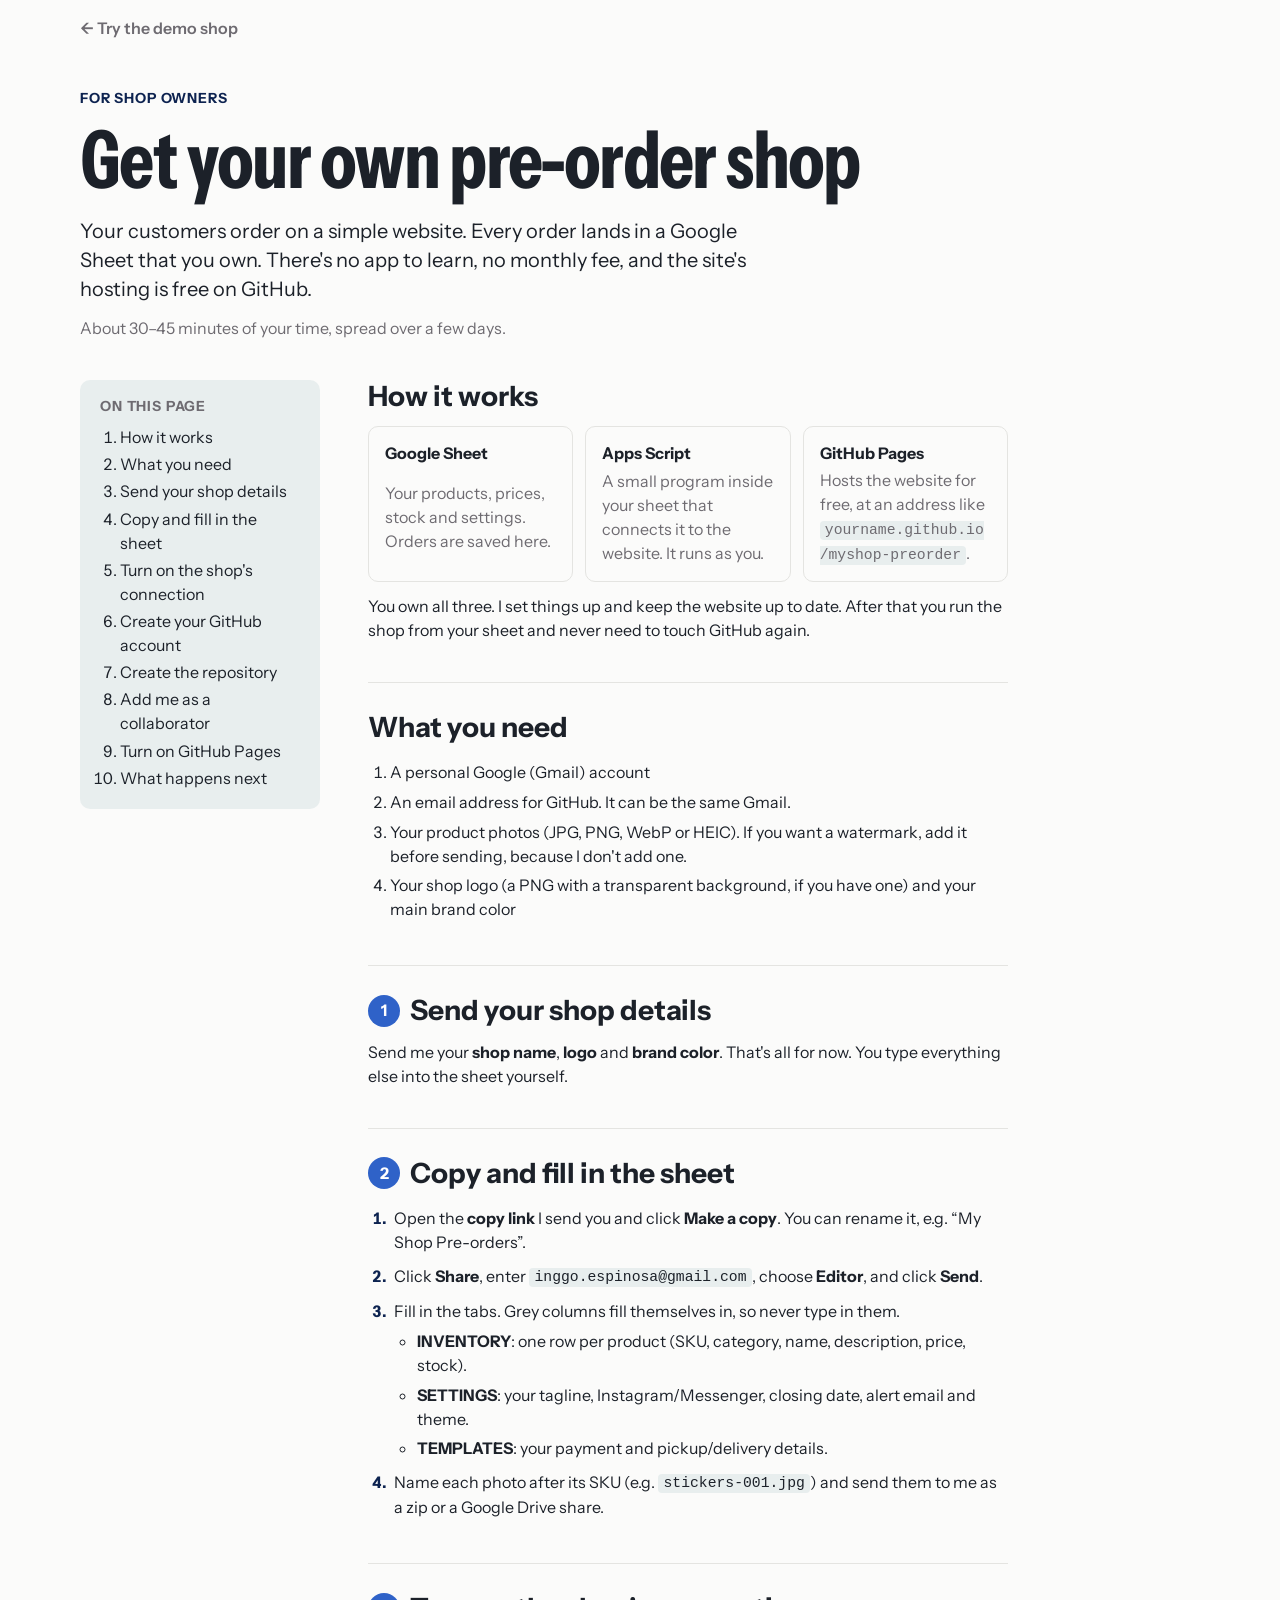
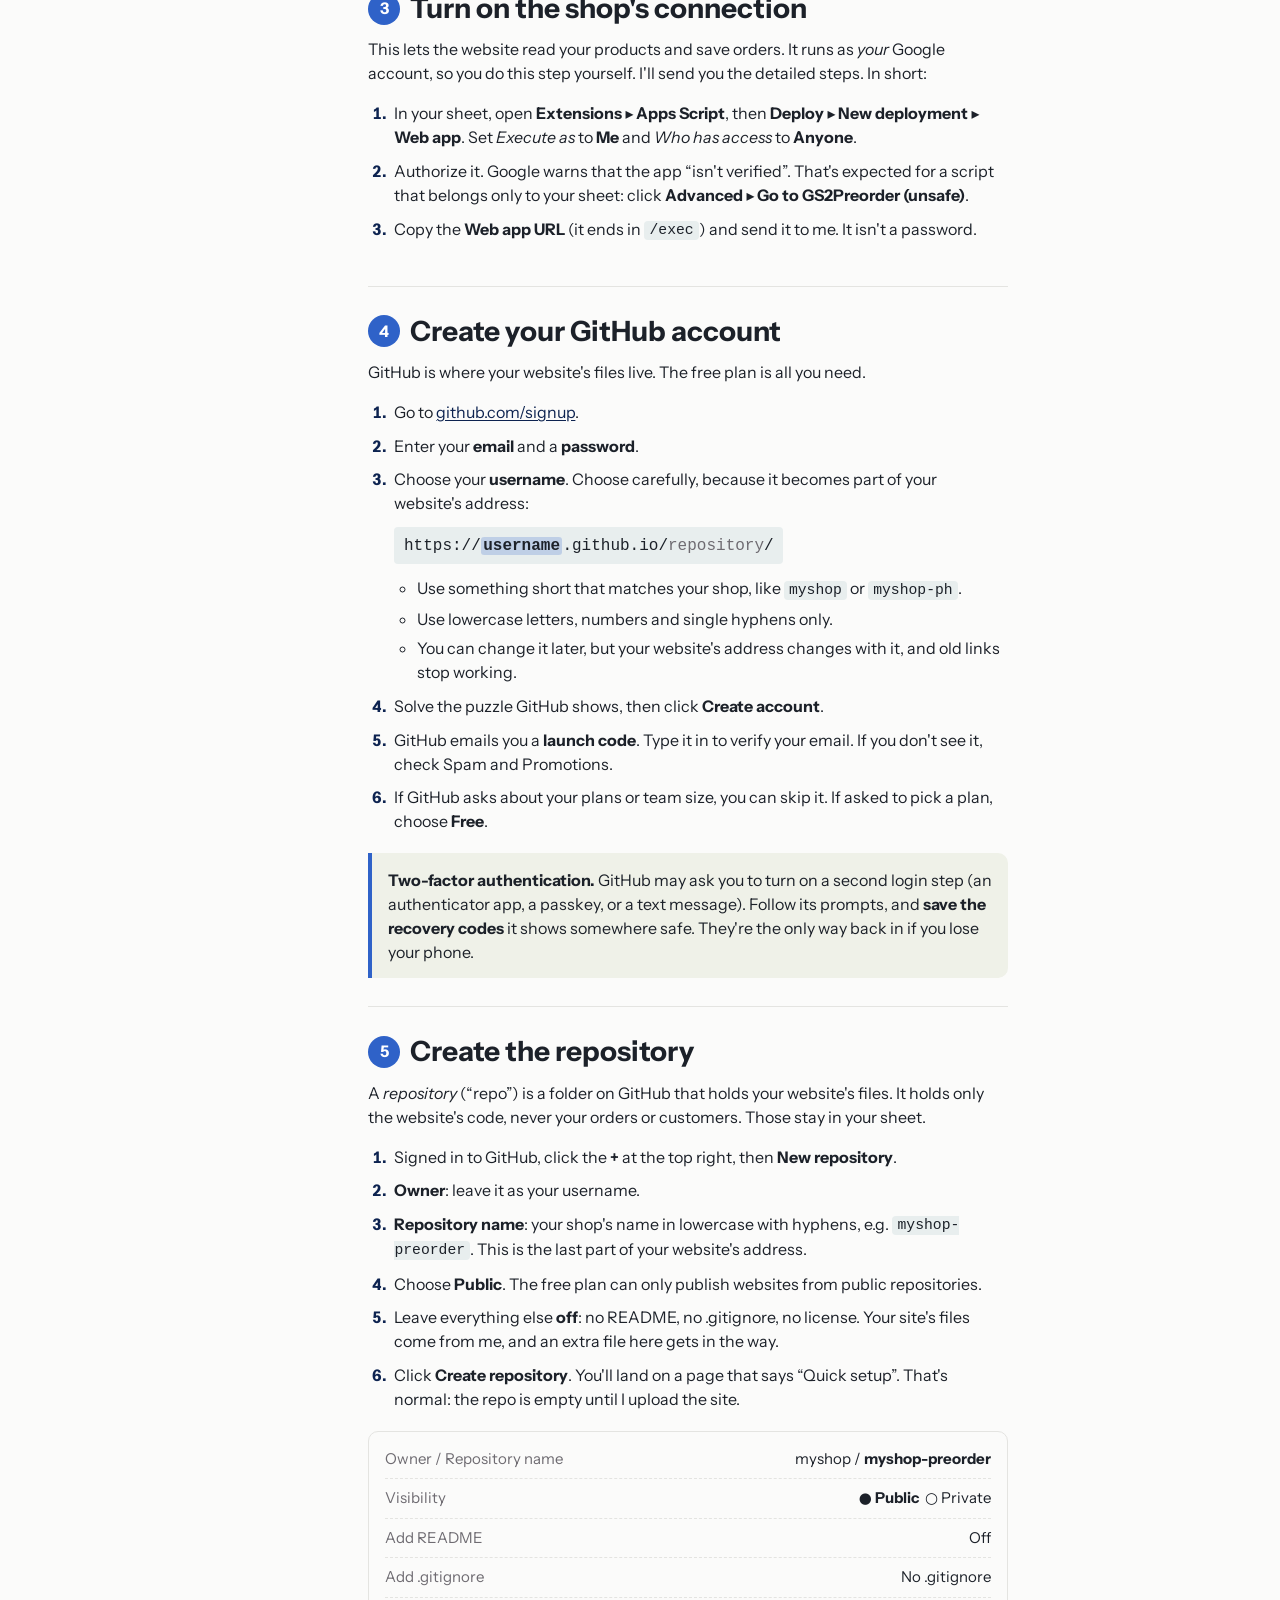
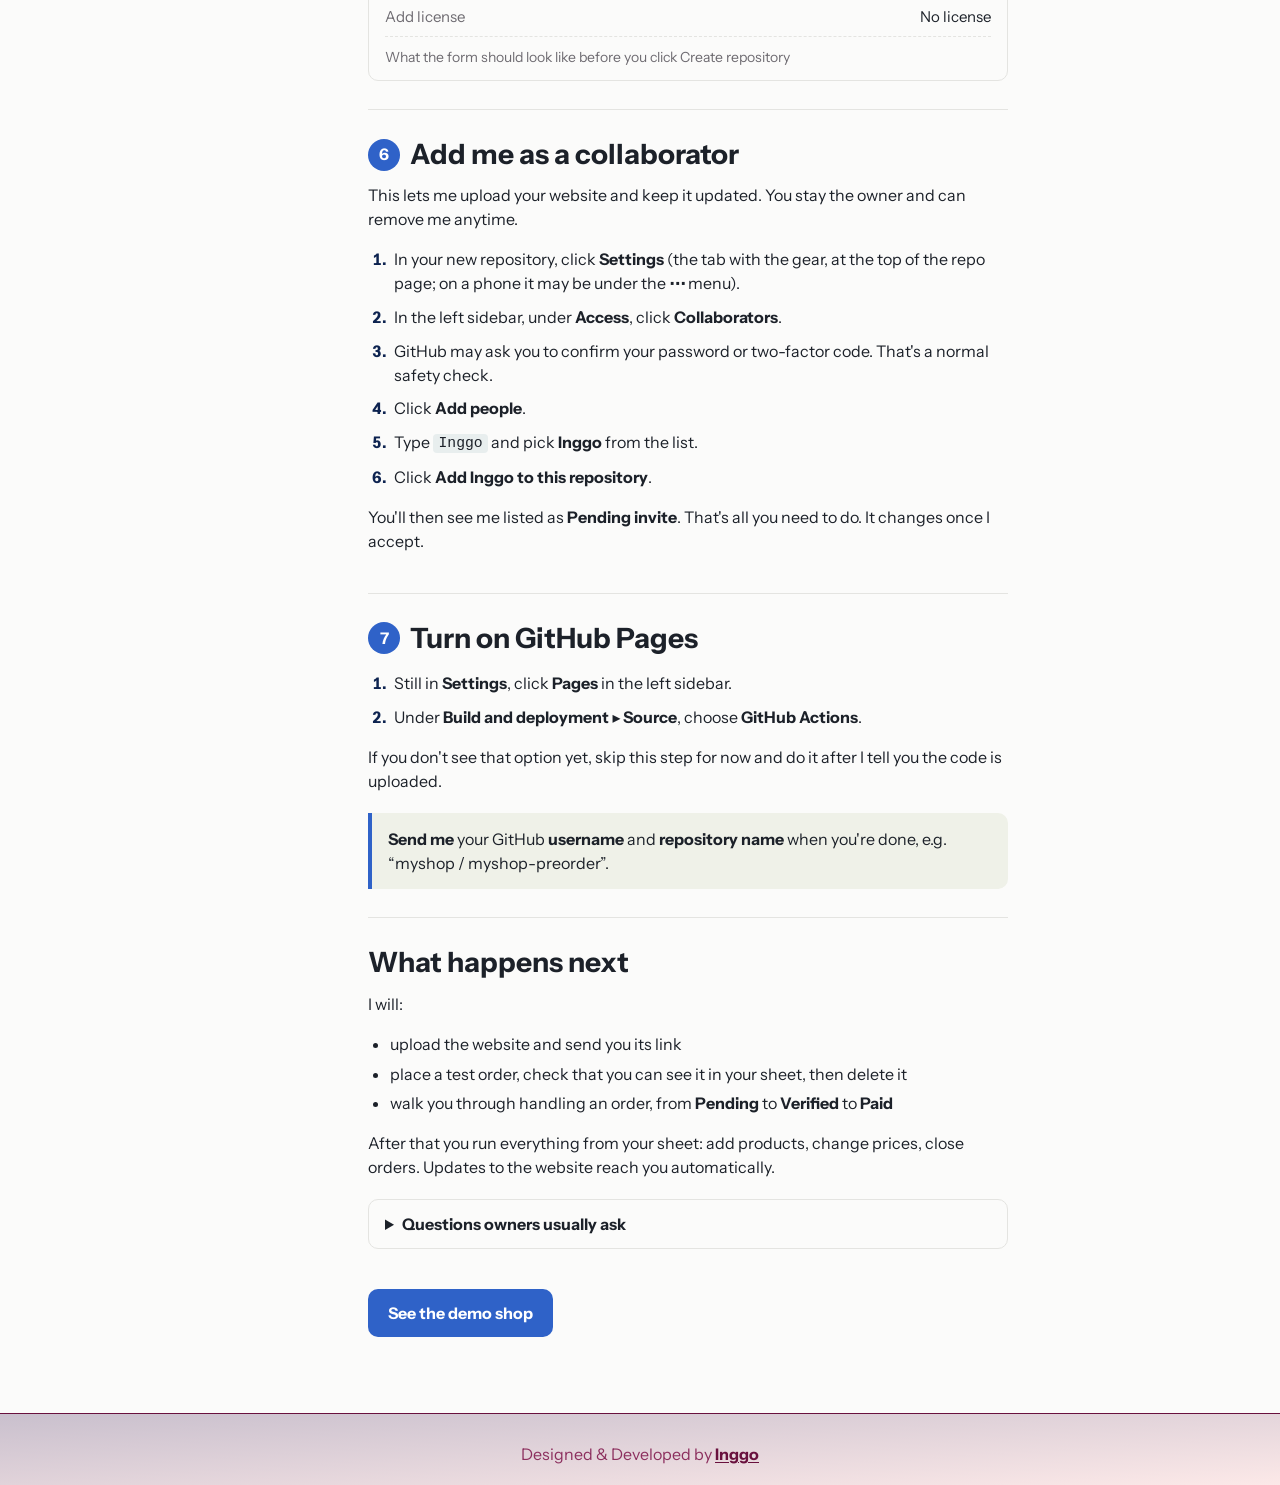
==== web/guide/index.html @ c0608f50 "Add owner setup guide page at /guide/" ====
<!doctype html>
<html lang="en" data-theme="default">
<head>
  <meta charset="utf-8">
  <meta name="viewport" content="width=device-width, initial-scale=1, viewport-fit=cover">
  <title>Get your own pre-order shop · GS2Preorder</title>
  <meta name="description" content="How to set up your own Google-Sheets pre-order shop: copy the sheet, connect it, and create the GitHub home for your website.">
  <meta name="theme-color" content="#fbfbfa">
  <meta property="og:type" content="website">
  <meta property="og:title" content="Get your own pre-order shop">
  <meta property="og:description" content="Run pre-orders from a Google Sheet, with a free website on GitHub.">
  <meta name="twitter:card" content="summary">
  <link rel="icon" href="../favicon.svg" type="image/svg+xml">
  <link rel="preconnect" href="https://fonts.googleapis.com">
  <link rel="preconnect" href="https://fonts.gstatic.com" crossorigin>
  <link rel="stylesheet" href="https://fonts.googleapis.com/css2?family=Instrument+Sans:wdth,wght@75..100,400..700&family=Hanken+Grotesk:wght@400;600;700&family=Young+Serif&display=swap">
  <link rel="stylesheet" href="../style.css">
  <link rel="stylesheet" href="guide.css">
</head>
<body class="guide">
  <header class="guide-top">
    <a class="guide-back" href="../">← Try the demo shop</a>
  </header>

  <header class="guide-hero">
    <p class="guide-kicker">For shop owners</p>
    <h1>Get your own pre-order shop</h1>
    <p class="guide-lede">Your customers order on a simple website. Every order lands in a Google Sheet that you own. There's no app to learn, no monthly fee, and the site's hosting is free on GitHub.</p>
    <p class="guide-meta">About 30–45 minutes of your time, spread over a few days.</p>
  </header>

  <main class="guide-body">
    <nav class="guide-toc" aria-label="On this page">
      <h2>On this page</h2>
      <ol>
        <li><a href="#how">How it works</a></li>
        <li><a href="#need">What you need</a></li>
        <li><a href="#details">Send your shop details</a></li>
        <li><a href="#sheet">Copy and fill in the sheet</a></li>
        <li><a href="#connect">Turn on the shop's connection</a></li>
        <li><a href="#github">Create your GitHub account</a></li>
        <li><a href="#repo">Create the repository</a></li>
        <li><a href="#collab">Add me as a collaborator</a></li>
        <li><a href="#pages">Turn on GitHub Pages</a></li>
        <li><a href="#done">What happens next</a></li>
      </ol>
    </nav>

    <article class="guide-content">
      <section id="how">
        <h2>How it works</h2>
        <ul class="guide-flow">
          <li><strong>Google Sheet</strong><span>Your products, prices, stock and settings. Orders are saved here.</span></li>
          <li><strong>Apps Script</strong><span>A small program inside your sheet that connects it to the website. It runs as you.</span></li>
          <li><strong>GitHub Pages</strong><span>Hosts the website for free, at an address like <code>yourname.github.io/myshop-preorder</code>.</span></li>
        </ul>
        <p>You own all three. I set things up and keep the website up to date. After that you run the shop from your sheet and never need to touch GitHub again.</p>
      </section>

      <section id="need">
        <h2>What you need</h2>
        <ol>
          <li>A personal Google (Gmail) account</li>
          <li>An email address for GitHub. It can be the same Gmail.</li>
          <li>Your product photos (JPG, PNG, WebP or HEIC). If you want a watermark, add it before sending, because I don't add one.</li>
          <li>Your shop logo (a PNG with a transparent background, if you have one) and your main brand color</li>
        </ol>
      </section>

      <section id="details">
        <h2><span class="step-no">1</span> Send your shop details</h2>
        <p>Send me your <strong>shop name</strong>, <strong>logo</strong> and <strong>brand color</strong>. That's all for now. You type everything else into the sheet yourself.</p>
      </section>

      <section id="sheet">
        <h2><span class="step-no">2</span> Copy and fill in the sheet</h2>
        <ol class="steps">
          <li>Open the <strong>copy link</strong> I send you and click <strong>Make a copy</strong>. You can rename it, e.g. “My Shop Pre-orders”.</li>
          <li>Click <strong>Share</strong>, enter <code>inggo.espinosa@gmail.com</code>, choose <strong>Editor</strong>, and click <strong>Send</strong>.</li>
          <li>Fill in the tabs. Grey columns fill themselves in, so never type in them.
            <ul>
              <li><strong>INVENTORY</strong>: one row per product (SKU, category, name, description, price, stock).</li>
              <li><strong>SETTINGS</strong>: your tagline, Instagram/Messenger, closing date, alert email and theme.</li>
              <li><strong>TEMPLATES</strong>: your payment and pickup/delivery details.</li>
            </ul>
          </li>
          <li>Name each photo after its SKU (e.g. <code>stickers-001.jpg</code>) and send them to me as a zip or a Google Drive share.</li>
        </ol>
      </section>

      <section id="connect">
        <h2><span class="step-no">3</span> Turn on the shop's connection</h2>
        <p>This lets the website read your products and save orders. It runs as <em>your</em> Google account, so you do this step yourself. I'll send you the detailed steps. In short:</p>
        <ol class="steps">
          <li>In your sheet, open <strong>Extensions ▸ Apps Script</strong>, then <strong>Deploy ▸ New deployment ▸ Web app</strong>. Set <em>Execute as</em> to <strong>Me</strong> and <em>Who has access</em> to <strong>Anyone</strong>.</li>
          <li>Authorize it. Google warns that the app “isn't verified”. That's expected for a script that belongs only to your sheet: click <strong>Advanced ▸ Go to GS2Preorder (unsafe)</strong>.</li>
          <li>Copy the <strong>Web app URL</strong> (it ends in <code>/exec</code>) and send it to me. It isn't a password.</li>
        </ol>
      </section>

      <section id="github">
        <h2><span class="step-no">4</span> Create your GitHub account</h2>
        <p>GitHub is where your website's files live. The free plan is all you need.</p>
        <ol class="steps">
          <li>Go to <a href="https://github.com/signup" target="_blank" rel="noopener">github.com/signup</a>.</li>
          <li>Enter your <strong>email</strong> and a <strong>password</strong>.</li>
          <li>
            Choose your <strong>username</strong>. Choose carefully, because it becomes part of your website's address:
            <p class="url-sample"><code>https://<mark>username</mark>.github.io/<span class="dim">repository</span>/</code></p>
            <ul>
              <li>Use something short that matches your shop, like <code>myshop</code> or <code>myshop-ph</code>.</li>
              <li>Use lowercase letters, numbers and single hyphens only.</li>
              <li>You can change it later, but your website's address changes with it, and old links stop working.</li>
            </ul>
          </li>
          <li>Solve the puzzle GitHub shows, then click <strong>Create account</strong>.</li>
          <li>GitHub emails you a <strong>launch code</strong>. Type it in to verify your email. If you don't see it, check Spam and Promotions.</li>
          <li>If GitHub asks about your plans or team size, you can skip it. If asked to pick a plan, choose <strong>Free</strong>.</li>
        </ol>
        <aside class="note">
          <strong>Two-factor authentication.</strong> GitHub may ask you to turn on a second login step (an authenticator app, a passkey, or a text message). Follow its prompts, and <strong>save the recovery codes</strong> it shows somewhere safe. They're the only way back in if you lose your phone.
        </aside>
      </section>

      <section id="repo">
        <h2><span class="step-no">5</span> Create the repository</h2>
        <p>A <em>repository</em> (“repo”) is a folder on GitHub that holds your website's files. It holds only the website's code, never your orders or customers. Those stay in your sheet.</p>
        <ol class="steps">
          <li>Signed in to GitHub, click the <strong>+</strong> at the top right, then <strong>New repository</strong>.</li>
          <li><strong>Owner</strong>: leave it as your username.</li>
          <li><strong>Repository name</strong>: your shop's name in lowercase with hyphens, e.g. <code>myshop-preorder</code>. This is the last part of your website's address.</li>
          <li>Choose <strong>Public</strong>. The free plan can only publish websites from public repositories.</li>
          <li>Leave everything else <strong>off</strong>: no README, no .gitignore, no license. Your site's files come from me, and an extra file here gets in the way.</li>
          <li>Click <strong>Create repository</strong>. You'll land on a page that says “Quick setup”. That's normal: the repo is empty until I upload the site.</li>
        </ol>
        <figure class="mock" aria-label="Example of the New repository form">
          <div class="mock-row"><span class="mock-label">Owner / Repository name</span><span class="mock-field">myshop / <b>myshop-preorder</b></span></div>
          <div class="mock-row"><span class="mock-label">Visibility</span><span class="mock-field"><b>● Public</b>&nbsp;&nbsp;○ Private</span></div>
          <div class="mock-row"><span class="mock-label">Add README</span><span class="mock-field">Off</span></div>
          <div class="mock-row"><span class="mock-label">Add .gitignore</span><span class="mock-field">No .gitignore</span></div>
          <div class="mock-row"><span class="mock-label">Add license</span><span class="mock-field">No license</span></div>
          <figcaption>What the form should look like before you click Create repository</figcaption>
        </figure>
      </section>

      <section id="collab">
        <h2><span class="step-no">6</span> Add me as a collaborator</h2>
        <p>This lets me upload your website and keep it updated. You stay the owner and can remove me anytime.</p>
        <ol class="steps">
          <li>In your new repository, click <strong>Settings</strong> (the tab with the gear, at the top of the repo page; on a phone it may be under the <strong>⋯</strong> menu).</li>
          <li>In the left sidebar, under <strong>Access</strong>, click <strong>Collaborators</strong>.</li>
          <li>GitHub may ask you to confirm your password or two-factor code. That's a normal safety check.</li>
          <li>Click <strong>Add people</strong>.</li>
          <li>Type <code>Inggo</code> and pick <strong>Inggo</strong> from the list.</li>
          <li>Click <strong>Add Inggo to this repository</strong>.</li>
        </ol>
        <p>You'll then see me listed as <strong>Pending invite</strong>. That's all you need to do. It changes once I accept.</p>
      </section>

      <section id="pages">
        <h2><span class="step-no">7</span> Turn on GitHub Pages</h2>
        <ol class="steps">
          <li>Still in <strong>Settings</strong>, click <strong>Pages</strong> in the left sidebar.</li>
          <li>Under <strong>Build and deployment ▸ Source</strong>, choose <strong>GitHub Actions</strong>.</li>
        </ol>
        <p>If you don't see that option yet, skip this step for now and do it after I tell you the code is uploaded.</p>
        <aside class="note">
          <strong>Send me</strong> your GitHub <strong>username</strong> and <strong>repository name</strong> when you're done, e.g. “myshop / myshop-preorder”.
        </aside>
      </section>

      <section id="done">
        <h2>What happens next</h2>
        <p>I will:</p>
        <ul>
          <li>upload the website and send you its link</li>
          <li>place a test order, check that you can see it in your sheet, then delete it</li>
          <li>walk you through handling an order, from <strong>Pending</strong> to <strong>Verified</strong> to <strong>Paid</strong></li>
        </ul>
        <p>After that you run everything from your sheet: add products, change prices, close orders. Updates to the website reach you automatically.</p>
        <details>
          <summary>Questions owners usually ask</summary>
          <dl>
            <dt>Does it cost anything?</dt>
            <dd>Google Sheets, Apps Script and GitHub Pages are free for a shop this size.</dd>
            <dt>Can people see my orders on GitHub?</dt>
            <dd>No. The repository holds only the website's code. Orders and customer details go straight into your sheet, which only you (and anyone you share it with) can open.</dd>
            <dt>Why do I need to add you as a collaborator?</dt>
            <dd>So I can upload the site and send you fixes and new features without asking for your password. You can remove me under Settings ▸ Collaborators.</dd>
            <dt>Can I use my own domain, like myshop.com?</dt>
            <dd>Yes. GitHub Pages supports custom domains. Ask me once the site is live.</dd>
          </dl>
        </details>
      </section>

      <p class="guide-cta"><a class="guide-button" href="../">See the demo shop</a></p>
    </article>
  </main>

  <footer class="site-footer">
    <p>Designed &amp; Developed by <a href="https://inggo.dev" target="_blank" rel="noopener">Inggo</a></p>
  </footer>
</body>
</html>
---- web/style.css ----
:root {
  color-scheme: light;

  --theme-brand: #f4a259;
  --theme-on-brand: var(--on-light);
  --brand: var(--theme-brand);

  --paper: #ffffff;
  --ink: color-mix(in oklch, var(--brand) 14%, #1e1b16);
  --ink-soft: color-mix(in oklch, var(--ink) 70%, #ffffff);
  --accent: color-mix(in oklch, var(--brand) 52%, #000000);
  --on-light: var(--ink);
  --on-brand: var(--theme-on-brand);
  --dot: color-mix(in oklch, var(--brand) 22%, #d9d6d0);
  --pattern: #d9d9d9;
  --rule: color-mix(in oklch, var(--brand) 12%, #e7e4de);
  --field: color-mix(in oklch, var(--brand) 10%, #bdb7ad);
  --leaf: #3b7748;
  --submit: #507f3d;
  --on-submit: #ffffff;
  --gumamela: #b8323a;
  --dev-wash: linear-gradient(to top left, #ffb0aa40, #28033940), #ffffff;
  --dev-text: #8c2f5e;
  --dev-link: #69113e;
  --dev-hover: #aa4139;

  --tape-1: #f3c74f;
  --tape-2: #f0a3ad;
  --tape-3: #b9b2e8;
  --tape-4: #a6cf96;
  --tape-5: #dcbf9f;
  --tape-6: #9fbccd;
  --tape-new: #f08a84;

  --serif: "Young Serif", Georgia, serif;
  --sans: "Hanken Grotesk", system-ui, sans-serif;

  --gutter: 1rem;
  --measure: 72rem;
  --nav-h: 3.5rem;
}

*, *::before, *::after { box-sizing: border-box; }

body::before {
  content: "";
  position: absolute;
  inset: 0;
  z-index: -1;
  pointer-events: none;
  background: radial-gradient(circle, var(--pattern) 1.2px, transparent 1.6px) 0 0 / 22px 22px;
}
[hidden] { display: none !important; }

html {
  scroll-behavior: smooth;
  scroll-padding-top: calc(var(--nav-h) + 1rem);
  -webkit-text-size-adjust: 100%;
}

body {
  position: relative;
  margin: 0;
  background-color: var(--paper);
  color: var(--ink);
  font: 400 1.0625rem/1.5 var(--sans);
  box-sizing: border-box;
  min-height: 100vh;
  padding-top: calc(var(--nav-h) + 1px);
}
body.closed { padding-top: 0; }

h1, h2, h3 { margin: 0; font-weight: 400; }
img { display: block; max-width: 100%; }
button, input { font: inherit; color: inherit; }
a { color: var(--accent); text-underline-offset: 0.15em; }

:focus-visible {
  outline: 2px solid var(--accent);
  outline-offset: 2px;
}

.masthead {
  max-width: var(--measure);
  margin: 0 auto;
  padding: 2rem var(--gutter) 1.5rem;
  text-align: center;
}

.shop-name {
  font-family: var(--serif);
  font-size: clamp(2.5rem, 11vw, 4rem);
  line-height: 1.05;
}
.logo {
  width: min(280px, 60vw);
  height: auto;
  margin: 0 auto;
}

.subheading {
  margin: 1rem 0 0;
  font-family: var(--serif);
  font-size: clamp(1.375rem, 5vw, 1.75rem);
  line-height: 1.2;
}

.closed-note {
  max-width: 30em;
  margin: 1.25rem auto 0;
  padding: 0.85rem 1.25rem;
  border-radius: 12px;
  background: var(--brand);
  color: var(--on-brand);
  font-weight: 700;
}

body.closed .subheading,
body.closed .notes,
body.closed .tapes,
body.closed #shop,
body.closed .cartbar { display: none !important; }
body.closed .closed-note { margin-top: 1.75rem; font-size: 1.1rem; }

.notes {
  max-width: 36em;
  margin: 1.25rem auto 0;
  padding: 0;
  list-style: none;
  text-align: left;
}

.notes li {
  position: relative;
  padding-left: 1.25rem;
  margin-top: 0.5rem;
}

.notes li::before {
  content: "";
  position: absolute;
  left: 0.2rem;
  top: 0.6em;
  width: 0.45rem;
  height: 0.45rem;
  border-radius: 50%;
  background: var(--brand);
}

.notes strong { font-weight: 700; }
u { text-underline-offset: 0.18em; }

.handles { margin: 1.25rem 0 0; display: grid; gap: 0.25rem; }
.handle { margin: 0; color: var(--ink-soft); }

.tapes {
  position: fixed;
  top: 0;
  left: 0;
  right: 0;
  z-index: 10;
  background: var(--paper);
  border-bottom: 1px solid transparent;
  transition: border-color 0.2s;
}
.tapes::before {
  content: "";
  position: absolute;
  inset: 0;
  z-index: -1;
  pointer-events: none;
  background: radial-gradient(circle, var(--pattern) 1.2px, transparent 1.6px) 0 0 / 22px 22px;
}
.tapes.scrolled { border-bottom-color: var(--rule); }

.tapes-row {
  display: flex;
  align-items: center;
  min-height: var(--nav-h);
  max-width: var(--measure);
  margin: 0 auto;
  padding-left: var(--gutter);
}

.nav-cart {
  flex: none;
  display: inline-flex;
  align-items: center;
  gap: 0.3rem;
  min-height: 2.25rem;
  margin-right: var(--gutter);
  padding: 0 0.75rem;
  border: 0;
  border-radius: 999px;
  background: var(--brand);
  color: var(--on-brand);
  font-weight: 700;
  cursor: pointer;
}
.nav-cart svg { width: 1.15rem; height: 1.15rem; }

.nav-logo {
  flex: none;
  max-width: 0;
  margin-right: 0;
  opacity: 0;
  visibility: hidden;
  overflow: hidden;
  color: var(--ink);
  font-family: var(--serif);
  font-size: 1.15rem;
  text-decoration: none;
  white-space: nowrap;
  transition: max-width 0.2s ease, margin-right 0.2s ease, opacity 0.2s ease, visibility 0.2s;
}
.nav-logo img { width: 44px; max-width: none; height: auto; }
.tapes.scrolled .nav-logo {
  max-width: 10rem;
  margin-right: 0.75rem;
  opacity: 1;
  visibility: visible;
}

.tapes-list {
  position: relative;
  flex: 1;
  min-width: 0;
}

.section-picker { display: none; }
@media (pointer: coarse) {
  .section-picker {
    display: block;
    position: absolute;
    inset: 0;
    width: 100%;
    height: 100%;
    opacity: 0;
    font-size: 16px;
    cursor: pointer;
  }
}

.tapes ul {
  display: flex;
  min-width: 0;
  gap: 0.5rem;
  margin: 0;
  padding: 0.6rem 0.75rem 0.6rem 0;
  list-style: none;
  overflow-x: auto;
  scrollbar-width: none;
}
.tapes ul::-webkit-scrollbar { display: none; }

.tape,
.category-head,
.line-group-title,
.total {
  background:
    repeating-linear-gradient(90deg, rgb(255 255 255 / 0.2) 0 2px, transparent 2px 7px),
    color-mix(in srgb, var(--tint) 55%, transparent);
  clip-path: polygon(
    6px 0, calc(100% - 4px) 0, 100% 22%, calc(100% - 5px) 45%, 100% 68%,
    calc(100% - 3px) 100%, 5px 100%, 0 78%, 4px 55%, 0 30%
  );
  transform: rotate(var(--tilt));
}

.tape {
  --tilt: -1.2deg;
  display: block;
  padding: 0.45rem 1rem;
  white-space: nowrap;
  color: var(--ink);
  text-decoration: none;
  font-weight: 600;
  font-size: 0.95rem;
  transition: background-color 0.15s;
}
.tapes li:nth-child(even) .tape { --tilt: 1deg; }
.tape:hover { background-color: color-mix(in srgb, var(--tint) 75%, transparent); }
.tape[aria-current="true"] {
  background-color: var(--tint);
  text-decoration: underline 2px;
  text-underline-offset: 0.25em;
}
.tape:focus-visible { outline-offset: -2px; }

main {
  max-width: var(--measure);
  margin: 0 auto;
  padding: 0 var(--gutter);
}

.status {
  padding: 3rem 0;
  color: var(--ink-soft);
}
.status button { margin-left: 0.5rem; }

.category { padding-top: 2.25rem; }

.category-head {
  --tilt: -0.8deg;
  display: flex;
  flex-wrap: wrap;
  align-items: baseline;
  gap: 0 0.75rem;
  width: fit-content;
  max-width: 100%;
  margin-bottom: 1rem;
  padding: 0.25rem 1.25rem 0.3rem 1.1rem;
}
.category-head h2 {
  font-family: var(--serif);
  font-size: 1.75rem;
  line-height: 1.2;
}
.category-head p { margin: 0; color: var(--ink); font-size: 0.95rem; font-weight: 600; }

.grid {
  display: grid;
  grid-template-columns: repeat(2, minmax(0, 1fr));
  gap: 1.75rem 1rem;
  margin: 0;
  padding: 0;
  list-style: none;
}
@media (min-width: 40rem) { .grid { grid-template-columns: repeat(3, minmax(0, 1fr)); } }
@media (min-width: 60rem) { .grid { grid-template-columns: repeat(4, minmax(0, 1fr)); gap: 2rem 1.5rem; } }

.product { display: flex; flex-direction: column; }

.badge-new {
  flex: none;
  padding: 0.15rem 0.55rem;
  border-radius: 999px;
  background: var(--gumamela);
  color: #ffffff;
  font-size: 0.75rem;
  font-weight: 700;
  letter-spacing: 0.06em;
  line-height: 1.4;
  text-transform: uppercase;
}

.photo {
  display: block;
  width: 100%;
  aspect-ratio: 1;
  min-height: 0;
  padding: 0.5rem;
  background: var(--paper);
  border: 1px solid var(--rule);
  border-radius: 4px;
}
.photo img { width: 100%; height: 100%; object-fit: contain; }
.photo-empty {
  display: grid;
  place-items: center;
  height: 100%;
  color: var(--ink-soft);
  font-size: 0.9rem;
}

.product-name {
  display: flex;
  align-items: baseline;
  justify-content: space-between;
  gap: 0.5rem;
  margin-top: 0.6rem;
  font-family: var(--sans);
  font-weight: 600;
  font-size: 1rem;
  line-height: 1.3;
}

.category-label { color: var(--ink-soft); }

.product-desc {
  margin: 0.1rem 0 0;
  color: var(--ink);
  font-size: 0.9rem;
  line-height: 1.4;
}

.product-meta {
  display: flex;
  justify-content: space-between;
  gap: 0.5rem;
  margin: 0.15rem 0 0.6rem;
  font-size: 0.95rem;
}
.price { font-weight: 700; }
.stock { color: var(--leaf); }
.stock.low { color: var(--gumamela); font-weight: 600; }

.product.sold-out .photo img { opacity: 0.45; }
.product.sold-out .stock { color: var(--ink-soft); }

.qty-slot { margin-top: auto; }

.add {
  width: 100%;
  min-height: 2.75rem;
  border: 1.5px solid var(--accent);
  border-radius: 999px;
  background: var(--paper);
  color: var(--accent);
  font-weight: 700;
  cursor: pointer;
}
.add:hover { background: color-mix(in srgb, var(--accent) 8%, var(--paper)); }

.stepper {
  display: flex;
  align-items: center;
  justify-content: space-between;
  min-height: 2.75rem;
  border-radius: 999px;
  background: var(--brand);
  color: var(--on-brand);
}
.step {
  width: 2.75rem;
  height: 2.75rem;
  border: 0;
  border-radius: 999px;
  background: transparent;
  color: inherit;
  font-size: 1.35rem;
  line-height: 1;
  cursor: pointer;
}
.step:disabled { opacity: 0.35; cursor: default; }
.step:focus-visible { outline-color: var(--on-brand); outline-offset: -4px; }
.count { font-weight: 700; min-width: 2ch; text-align: center; }

.cartbar {
  margin-top: 2.5rem;
  pointer-events: none;
}
.cartbar-float {
  padding: 0.75rem var(--gutter) calc(0.75rem + env(safe-area-inset-bottom));
}
.cartbar.floating .cartbar-float {
  position: fixed;
  left: 0;
  right: 0;
  bottom: 0;
  z-index: 20;
}
.cartbar-button {
  display: flex;
  justify-content: space-between;
  align-items: center;
  gap: 1rem;
  width: 100%;
  max-width: 34rem;
  margin: 0 auto;
  padding: 0.9rem 1.25rem;
  border: 0;
  border-radius: 999px;
  background: var(--brand);
  color: var(--on-brand);
  box-shadow: 0 6px 20px color-mix(in srgb, var(--ink) 25%, transparent);
  cursor: pointer;
  pointer-events: auto;
  animation: rise 0.2s ease-out;
}
.cartbar-info { display: flex; align-items: center; gap: 0.5rem; }
.cartbar-info svg { flex: none; width: 1.25rem; height: 1.25rem; }
.cartbar-action { font-weight: 700; }

@keyframes rise { from { transform: translateY(1.5rem); opacity: 0; } }

dialog {
  border: 0;
  padding: 0;
  color: var(--ink);
  background: var(--paper);
}
dialog::backdrop { background: color-mix(in srgb, var(--ink) 50%, transparent); }

.sheet {
  width: 100%;
  max-width: 34rem;
  max-height: 100dvh;
  margin: auto auto 0;
  border-radius: 14px 14px 0 0;
}
@media (min-width: 40rem) {
  .sheet { margin: auto; border-radius: 14px; max-height: calc(100dvh - 4rem); }
}
.sheet[open] { animation: rise 0.2s ease-out; }

.sheet-view { padding: 1.25rem var(--gutter) calc(1.5rem + env(safe-area-inset-bottom)); }
@media (min-width: 40rem) { .sheet-view { padding: 1.5rem 1.75rem 1.75rem; } }

.sheet-head {
  display: flex;
  justify-content: space-between;
  align-items: center;
  margin-bottom: 0.75rem;
}
.sheet h2 { font-family: var(--serif); font-size: 1.6rem; }

.close {
  width: 2.75rem;
  height: 2.75rem;
  margin-right: -0.6rem;
  border: 0;
  border-radius: 999px;
  background: transparent;
  font-size: 1.75rem;
  line-height: 1;
  cursor: pointer;
}
.close:hover { background: var(--rule); }

.line-group + .line-group { margin-top: 1rem; }
.line-group-title {
  --tilt: -0.6deg;
  width: fit-content;
  margin: 0 0 0.15rem;
  padding: 0.2rem 0.85rem 0.25rem;
  color: var(--ink);
  font-size: 0.9rem;
  font-weight: 600;
}
.line-group:nth-child(even) .line-group-title { --tilt: 0.6deg; }
.line-group ul { margin: 0; padding: 0; list-style: none; }
.line {
  display: flex;
  align-items: center;
  justify-content: space-between;
  gap: 0.75rem;
  padding: 0.65rem 0;
  border-bottom: 1px solid var(--rule);
}
.line-photo {
  flex: none;
  width: 3.25rem;
  aspect-ratio: 1;
  min-height: 0;
  padding: 0.2rem;
  background: var(--paper);
  border: 1px solid var(--rule);
  border-radius: 4px;
}
.line-photo img { width: 100%; height: 100%; object-fit: contain; }
.line-text { display: flex; flex: 1; flex-direction: column; min-width: 0; }
.line-name { font-weight: 600; }
.line-sub { color: var(--ink-soft); font-size: 0.9rem; }
.line-qty .stepper { min-height: 2.5rem; width: 8.5rem; }
.line-qty .step { width: 2.5rem; height: 2.5rem; }
.line-total {
  flex: none;
  min-width: 3.75rem;
  color: var(--ink-soft);
  font-size: 1rem;
  font-variant-numeric: tabular-nums;
  text-align: right;
}
@media (max-width: 26rem) {
  .line-qty .stepper { width: 7rem; }
  .line-qty .step { width: 2.25rem; }
}
.line.flagged .line-sub { color: var(--gumamela); font-weight: 600; }

.discounts { margin: 0.65rem 0 0; padding: 0; list-style: none; }
.discounts li {
  display: flex;
  justify-content: space-between;
  gap: 0.75rem;
  color: var(--ink-soft);
  font-size: 1rem;
  font-variant-numeric: tabular-nums;
}
.discount-amount { white-space: nowrap; }

.pending { opacity: 0.5; transition: opacity 0.15s; }

.total {
  --tint: var(--brand);
  --tilt: -0.6deg;
  display: flex;
  justify-content: space-between;
  margin: 0.75rem 0 1.75rem;
  padding: 0.45rem 1rem 0.5rem;
  color: var(--ink);
  font-size: 1.15rem;
  font-weight: 700;
}
.total strong { font-weight: inherit; }

.form-title {
  margin: 0 0 0.35rem;
  font-family: var(--serif);
  font-size: 1.3rem;
}
.form-note { margin: 0 0 1rem; color: var(--ink-soft); font-size: 0.9rem; }

.field {
  display: flex;
  flex-direction: column;
  gap: 0.35rem;
  margin: 0 0 1rem;
  padding: 0;
  border: 0;
}
.field > span:first-child, .field legend { font-weight: 600; }
.field legend { padding: 0; margin-bottom: 0.35rem; }

.field input:not([type="radio"]) {
  width: 100%;
  min-height: 2.9rem;
  padding: 0.5rem 0.75rem;
  border: 1.5px solid var(--field);
  border-radius: 8px;
  background: var(--paper);
}
.field input:focus-visible { outline: 2px solid var(--accent); outline-offset: 0; border-color: var(--accent); }
.field input[aria-invalid="true"] { border-color: var(--gumamela); }

.prefixed { display: flex; align-items: center; gap: 0.35rem; }
.prefixed > span { color: var(--ink-soft); font-weight: 600; }

.choice { display: flex; flex-wrap: wrap; gap: 0.5rem; }
.choice label {
  flex: 1 1 auto;
  display: flex;
  align-items: center;
  gap: 0.5rem;
  min-height: 2.9rem;
  padding: 0 0.85rem;
  border: 1.5px solid var(--field);
  border-radius: 8px;
  cursor: pointer;
}
.choice label:has(:checked) { border-color: var(--accent); background: color-mix(in srgb, var(--accent) 7%, var(--paper)); }
.choice svg { flex: none; width: 1.2rem; height: 1.2rem; color: var(--ink-soft); }
.choice label:has(:checked) svg { color: var(--accent); }
.choice input { accent-color: var(--accent); width: 1.1rem; height: 1.1rem; margin: 0; }

.hint { color: var(--ink-soft); font-size: 0.9rem; }

.field-error:empty, .form-error:empty { display: none; }
.field-error, .form-error { color: var(--gumamela); font-size: 0.95rem; font-weight: 600; }
.form-error { margin: 0 0 1rem; }

.trap { position: absolute; left: -10000px; width: 1px; height: 1px; overflow: hidden; }

.primary {
  display: flex;
  align-items: center;
  justify-content: center;
  gap: 0.5rem;
  width: 100%;
  min-height: 3.1rem;
  border: 0;
  border-radius: 999px;
  background: var(--brand);
  color: var(--on-brand);
  font-weight: 700;
  font-size: 1.05rem;
  cursor: pointer;
}
.primary svg { width: 1.2rem; height: 1.2rem; }
#order-form .primary {
  background: var(--submit);
  color: var(--on-submit);
  font-family: var(--serif);
  font-weight: 400;
  font-size: 1.15rem;
}
#order-form .primary:hover:not(:disabled) { background: color-mix(in oklch, var(--submit) 88%, #000000); }
.primary:hover:not(:disabled) { background: color-mix(in oklch, var(--brand) 88%, #000000); }
.primary:disabled { opacity: 0.6; cursor: progress; }

.fineprint { margin: 0.75rem 0 0; color: var(--ink-soft); font-size: 0.9rem; text-align: center; }

.order-id {
  margin: 0.25rem 0 1rem;
  font-family: var(--serif);
  font-size: 2.4rem;
  letter-spacing: 0.04em;
  user-select: all;
}
.done-note { margin: 0 0 1.5rem; }

@media (prefers-reduced-motion: reduce) {
  html { scroll-behavior: auto; }
  *, *::before, *::after { animation: none !important; transition: none !important; }
}

.site-footer {
  margin-top: 3rem;
  padding: 1.75rem var(--gutter) calc(1.75rem + env(safe-area-inset-bottom));
  border-top: 1px solid var(--dev-link);
  background: var(--dev-wash);
  color: var(--dev-text);
  font-size: 1rem;
  text-align: center;
}
.site-footer p { margin: 0; }
.site-footer a { color: var(--dev-link); font-weight: 700; }
.site-footer a:hover { color: var(--dev-hover); }
.site-footer a:focus-visible { outline-color: var(--dev-link); }

:root:is([data-theme="default"], [data-theme="dark"]) {
  --theme-brand: #2f62c8;
  --theme-on-brand: #ffffff;
  --paper: #fbfbfa;
  --sans: "Instrument Sans", system-ui, sans-serif;
  --serif: var(--sans);
  --ink: color-mix(in oklch, var(--brand) 8%, #1a1b1d);
  --ink-soft: color-mix(in oklch, var(--ink) 62%, #ffffff);
  --tile: color-mix(in oklch, var(--brand) 3%, #f0f1f1);
  --rule: #e4e4e1;
  --field: #cfcfcb;
  --submit: var(--ink);
  --radius: 10px;
}

:is([data-theme="default"], [data-theme="dark"]) body { font: 400 1rem/1.5 var(--sans); }
:is([data-theme="default"], [data-theme="dark"]) body::before,
:is([data-theme="default"], [data-theme="dark"]) .tapes::before { display: none; }

:is([data-theme="default"], [data-theme="dark"]) .masthead {
  display: grid;
  align-content: start;
  padding: 2.5rem var(--gutter) 1rem;
  text-align: left;
}
:is([data-theme="default"], [data-theme="dark"]) .shop-name {
  font-weight: 700;
  font-stretch: 75%;
  font-size: clamp(3rem, 14vw, 6.5rem);
  line-height: 0.92;
  letter-spacing: -0.02em;
}
:is([data-theme="default"], [data-theme="dark"]) .logo { margin: 0; }
:is([data-theme="default"], [data-theme="dark"]) .subheading {
  margin-top: 0.75rem;
  max-width: 28em;
  font-weight: 500;
  font-size: clamp(1.125rem, 4.2vw, 1.375rem);
  line-height: 1.3;
}
:is([data-theme="default"], [data-theme="dark"]) .closed-note { margin: 1.25rem 0 0; border-radius: var(--radius); }
:is([data-theme="default"], [data-theme="dark"]) .notes { margin: 1.5rem 0 0; max-width: 34em; }
:is([data-theme="default"], [data-theme="dark"]) .notes li { padding-left: 1.1rem; margin-top: 0.4rem; color: var(--ink); }
:is([data-theme="default"], [data-theme="dark"]) .notes li::before {
  left: 0; top: 0.72em; width: 0.5rem; height: 2px; border-radius: 0; background: var(--ink-soft);
}
:is([data-theme="default"], [data-theme="dark"]) .handles { margin-top: 1rem; }

@media (min-width: 52rem) {
  :is([data-theme="default"], [data-theme="dark"]) .masthead {
    grid-template-columns: minmax(0, 1.3fr) minmax(0, 1fr);
    column-gap: 3rem;
    padding-top: 3.5rem;
  }
  :is([data-theme="default"], [data-theme="dark"]) .shop-name,
  :is([data-theme="default"], [data-theme="dark"]) .subheading,
  :is([data-theme="default"], [data-theme="dark"]) .closed-note { grid-column: 1; }
  :is([data-theme="default"], [data-theme="dark"]) .notes,
  :is([data-theme="default"], [data-theme="dark"]) .handles { grid-column: 2; }
  :is([data-theme="default"], [data-theme="dark"]) .notes { grid-row: 1 / span 2; align-self: end; margin: 0; }
  :is([data-theme="default"], [data-theme="dark"]) .handles { grid-row: 3; }
}

:is([data-theme="default"], [data-theme="dark"]) .tapes ul { gap: 0.25rem; padding: 0.5rem 0.75rem 0.5rem 0; }
:is([data-theme="default"], [data-theme="dark"]) .tape,
:is([data-theme="default"], [data-theme="dark"]) .category-head,
:is([data-theme="default"], [data-theme="dark"]) .line-group-title,
:is([data-theme="default"], [data-theme="dark"]) .total {
  background: none;
  clip-path: none;
  transform: none;
}
:is([data-theme="default"], [data-theme="dark"]) .tape {
  display: flex;
  align-items: center;
  gap: 0.45rem;
  padding: 0.4rem 0.75rem;
  border-radius: 999px;
  color: var(--ink-soft);
  font-weight: 500;
}
:is([data-theme="default"], [data-theme="dark"]) .tape::before,
:is([data-theme="default"], [data-theme="dark"]) .category-head::before,
:is([data-theme="default"], [data-theme="dark"]) .line-group-title::before {
  content: "";
  flex: none;
  width: 0.6rem;
  height: 0.6rem;
  border-radius: 3px;
  background: var(--tint);
}
:is([data-theme="default"], [data-theme="dark"]) .tape:hover { background: var(--tile); color: var(--ink); }
:is([data-theme="default"], [data-theme="dark"]) .tape[aria-current="true"] {
  background: var(--tile);
  color: var(--ink);
  text-decoration: none;
}
:is([data-theme="default"], [data-theme="dark"]) .nav-logo { font-weight: 700; font-stretch: 75%; font-size: 1.3rem; }

:is([data-theme="default"], [data-theme="dark"]) .category { padding-top: 3rem; }
:is([data-theme="default"], [data-theme="dark"]) .category-head {
  align-items: center;
  gap: 0 0.6rem;
  margin-bottom: 1.25rem;
  padding: 0;
}
:is([data-theme="default"], [data-theme="dark"]) .category-head::before { width: 0.8rem; height: 0.8rem; }
:is([data-theme="default"], [data-theme="dark"]) .category-head h2 {
  font-weight: 650;
  font-size: 1.6rem;
  letter-spacing: -0.01em;
}
:is([data-theme="default"], [data-theme="dark"]) .category-head p { color: var(--ink-soft); font-weight: 400; }

:is([data-theme="default"], [data-theme="dark"]) .photo {
  padding: 8%;
  background: var(--tile);
  border: 0;
  border-radius: var(--radius);
}
:is([data-theme="default"], [data-theme="dark"]) .product-name { margin-top: 0.75rem; font-weight: 600; }
:is([data-theme="default"], [data-theme="dark"]) .product-desc { color: var(--ink-soft); }
:is([data-theme="default"], [data-theme="dark"]) .product-meta { margin: 0.35rem 0 0.75rem; font-variant-numeric: tabular-nums; }
:is([data-theme="default"], [data-theme="dark"]) .price { font-weight: 600; }
:is([data-theme="default"], [data-theme="dark"]) .stock { font-size: 0.875rem; }
:is([data-theme="default"], [data-theme="dark"]) .badge-new {
  padding: 0.1rem 0.5rem;
  border-radius: 999px;
  letter-spacing: 0;
  text-transform: none;
  font-weight: 600;
}

:is([data-theme="default"], [data-theme="dark"]) .add,
:is([data-theme="default"], [data-theme="dark"]) .stepper,
:is([data-theme="default"], [data-theme="dark"]) .step,
:is([data-theme="default"], [data-theme="dark"]) .primary,
:is([data-theme="default"], [data-theme="dark"]) .field input:not([type="radio"]),
:is([data-theme="default"], [data-theme="dark"]) .choice label { border-radius: var(--radius); }
:is([data-theme="default"], [data-theme="dark"]) .add {
  border: 1.5px solid var(--ink);
  color: var(--ink);
  font-weight: 600;
}
:is([data-theme="default"], [data-theme="dark"]) .add:hover { background: var(--ink); color: var(--paper); }
:is([data-theme="default"], [data-theme="dark"]) .count,
:is([data-theme="default"], [data-theme="dark"]) .nav-cart,
:is([data-theme="default"], [data-theme="dark"]) .cartbar-action { font-weight: 600; }
:is([data-theme="default"], [data-theme="dark"]) .nav-cart { border-radius: var(--radius); }

:is([data-theme="default"], [data-theme="dark"]) .cartbar-button {
  border-radius: 14px;
  box-shadow: 0 8px 24px color-mix(in srgb, var(--ink) 18%, transparent);
}

:is([data-theme="default"], [data-theme="dark"]) .sheet h2 { font-weight: 650; font-size: 1.5rem; letter-spacing: -0.01em; }
:is([data-theme="default"], [data-theme="dark"]) .line-group-title {
  display: flex;
  align-items: center;
  gap: 0.45rem;
  padding: 0;
  color: var(--ink-soft);
  font-weight: 500;
}
:is([data-theme="default"], [data-theme="dark"]) .line-photo { background: var(--tile); border: 0; border-radius: 6px; }
:is([data-theme="default"], [data-theme="dark"]) .total {
  margin: 0 0 1.75rem;
  padding: 0.85rem 0 0;
  border-top: 1.5px solid var(--ink);
  font-weight: 650;
}
:is([data-theme="default"], [data-theme="dark"]) .form-title { font-weight: 650; font-size: 1.15rem; }
:is([data-theme="default"], [data-theme="dark"]) #order-form .primary { font-family: var(--sans); font-weight: 600; font-size: 1.05rem; }
:is([data-theme="default"], [data-theme="dark"]) .order-id { font-weight: 700; font-stretch: 75%; font-size: 3rem; letter-spacing: 0; }

:root[data-theme="dark"] {
  color-scheme: dark;
  --paper: color-mix(in oklch, var(--brand) 3%, #141516);
  --ink: #ecebe8;
  --ink-soft: color-mix(in oklch, var(--ink) 62%, var(--paper));
  --on-light: #1a1b1d;
  --accent: color-mix(in oklch, var(--brand) 62%, #ffffff);
  --tile: color-mix(in oklch, var(--brand) 3%, #232427);
  --rule: #2f3033;
  --field: #4a4b4f;
  --submit: var(--ink);
  --on-submit: var(--on-light);
  --leaf: #8bcb93;
  --gumamela: #f28b84;
  --dev-wash: linear-gradient(to top left, #ffb0aa1c, #2803396b), #17131a;
  --dev-text: #e3a9c5;
  --dev-link: #f4c6dd;
  --dev-hover: #ffb0aa;
}
[data-theme="dark"] .badge-new { background: #c43c45; }
[data-theme="dark"] .product-desc { color: color-mix(in oklch, var(--ink) 80%, var(--paper)); }
[data-theme="dark"] dialog::backdrop { background: rgb(0 0 0 / 0.6); }
[data-theme="dark"] .cartbar-button { box-shadow: 0 8px 24px rgb(0 0 0 / 0.5); }
[data-theme="dark"] .site-footer { border-top-color: #4d2742; }
---- web/guide/guide.css ----
/* Owner guide page. Demo repo only. Uses ../style.css for the default theme's
   colors, fonts and footer, then lays out a long-form reading page. */

body.guide { padding-top: 0; }

.guide-top,
.guide-hero,
.guide-body {
  max-width: var(--measure);
  margin: 0 auto;
  padding-inline: var(--gutter);
}

.guide-top { padding-block: 1rem; }
.guide-back {
  color: var(--ink-soft);
  font-weight: 600;
  text-decoration: none;
}
.guide-back:hover { color: var(--ink); }

.guide-hero { padding-block: 2rem 2.5rem; }
.guide-kicker {
  margin: 0 0 0.75rem;
  color: var(--accent);
  font-weight: 700;
  font-size: 0.875rem;
  letter-spacing: 0.06em;
  text-transform: uppercase;
}
.guide-hero h1 {
  max-width: 12em;
  font-weight: 700;
  font-stretch: 75%;
  font-size: clamp(2.5rem, 10vw, 5rem);
  line-height: 0.95;
  letter-spacing: -0.02em;
}
.guide-lede {
  max-width: 34em;
  margin: 1.25rem 0 0;
  font-size: clamp(1.0625rem, 3.6vw, 1.25rem);
  line-height: 1.45;
}
.guide-meta { margin: 0.75rem 0 0; color: var(--ink-soft); }

.guide-body {
  display: grid;
  gap: 2rem;
  padding-bottom: 1rem;
}

/* Table of contents: a block on phones, a sticky column on wide screens. */
.guide-toc {
  padding: 1rem 1.25rem;
  border-radius: var(--radius);
  background: var(--tile);
}
.guide-toc h2 {
  margin-bottom: 0.5rem;
  font-weight: 700;
  font-size: 0.875rem;
  letter-spacing: 0.06em;
  text-transform: uppercase;
  color: var(--ink-soft);
}
.guide-toc ol { margin: 0; padding-left: 1.25rem; }
.guide-toc li { margin: 0.2rem 0; }
.guide-toc a { color: var(--ink); text-decoration: none; }
.guide-toc a:hover { color: var(--accent); text-decoration: underline; }

@media (min-width: 52rem) {
  .guide-body { grid-template-columns: 15rem minmax(0, 1fr); gap: 3rem; }
  .guide-toc {
    position: sticky;
    top: 1.5rem;
    align-self: start;
  }
}

.guide-content { max-width: 40rem; }
.guide-content section {
  padding-block: 1.75rem;
  border-top: 1px solid var(--rule);
  scroll-margin-top: 1rem;
}
.guide-content section:first-child { border-top: 0; padding-top: 0; }
.guide-content h2 {
  display: flex;
  align-items: center;
  gap: 0.6rem;
  margin-bottom: 0.75rem;
  font-weight: 700;
  font-size: clamp(1.375rem, 5vw, 1.75rem);
  line-height: 1.2;
}
.guide-content p { margin: 0.75rem 0; }
.guide-content ul,
.guide-content ol { padding-left: 1.4rem; }
.guide-content li { margin: 0.35rem 0; }
.guide-content li > ul { margin: 0.4rem 0; }

.step-no {
  display: inline-grid;
  place-items: center;
  flex: none;
  width: 2rem;
  height: 2rem;
  border-radius: 50%;
  background: var(--brand);
  color: var(--on-brand);
  font-size: 1rem;
}

/* Numbered instructions get a bit more room between lines. */
.steps > li { margin: 0.6rem 0; padding-left: 0.25rem; }
.steps > li::marker { font-weight: 700; color: var(--accent); }

code {
  padding: 0.1em 0.35em;
  border-radius: 4px;
  background: var(--tile);
  font-size: 0.92em;
  overflow-wrap: anywhere;
}

.url-sample { margin: 0.6rem 0; }
.url-sample code { display: inline-block; padding: 0.4em 0.6em; font-size: 1rem; }
.url-sample mark {
  padding: 0 0.15em;
  border-radius: 3px;
  background: color-mix(in oklch, var(--brand) 22%, transparent);
  color: inherit;
  font-weight: 700;
}
.url-sample .dim { color: var(--ink-soft); }

.note {
  margin: 1.25rem 0 0;
  padding: 0.9rem 1rem;
  border-left: 4px solid var(--brand);
  border-radius: 0 var(--radius) var(--radius) 0;
  background: color-mix(in oklch, var(--brand) 7%, var(--paper));
}

/* "How it works": three cards. */
.guide-content .guide-flow {
  display: grid;
  gap: 0.75rem;
  margin: 0;
  padding: 0;
  list-style: none;
}
.guide-flow li {
  display: grid;
  gap: 0.2rem;
  margin: 0;
  padding: 0.9rem 1rem;
  border: 1px solid var(--rule);
  border-radius: var(--radius);
  background: var(--paper);
}
.guide-flow span { color: var(--ink-soft); }
@media (min-width: 40rem) {
  .guide-flow { grid-template-columns: repeat(3, 1fr); }
}

/* Sketch of GitHub's New repository form. */
.mock {
  margin: 1.25rem 0 0;
  padding: 0.5rem 1rem 0.75rem;
  border: 1px solid var(--rule);
  border-radius: var(--radius);
  background: var(--paper);
  font-size: 0.9375rem;
}
.mock-row {
  display: flex;
  flex-wrap: wrap;
  justify-content: space-between;
  gap: 0.25rem 1rem;
  padding-block: 0.5rem;
  border-bottom: 1px dashed var(--rule);
}
.mock-label { color: var(--ink-soft); }
.mock figcaption { margin-top: 0.6rem; color: var(--ink-soft); font-size: 0.875rem; }

details {
  margin-top: 1.25rem;
  padding: 0.75rem 1rem;
  border: 1px solid var(--rule);
  border-radius: var(--radius);
}
summary { cursor: pointer; font-weight: 700; }
dl { margin: 0.75rem 0 0; }
dt { margin-top: 0.75rem; font-weight: 700; }
dd { margin: 0.2rem 0 0; color: var(--ink-soft); }

.guide-cta { margin-top: 2rem; }
.guide-button {
  display: inline-block;
  padding: 0.75rem 1.25rem;
  border-radius: var(--radius);
  background: var(--brand);
  color: var(--on-brand);
  font-weight: 700;
  text-decoration: none;
}
.guide-button:hover { background: color-mix(in oklch, var(--brand) 85%, #000000); }
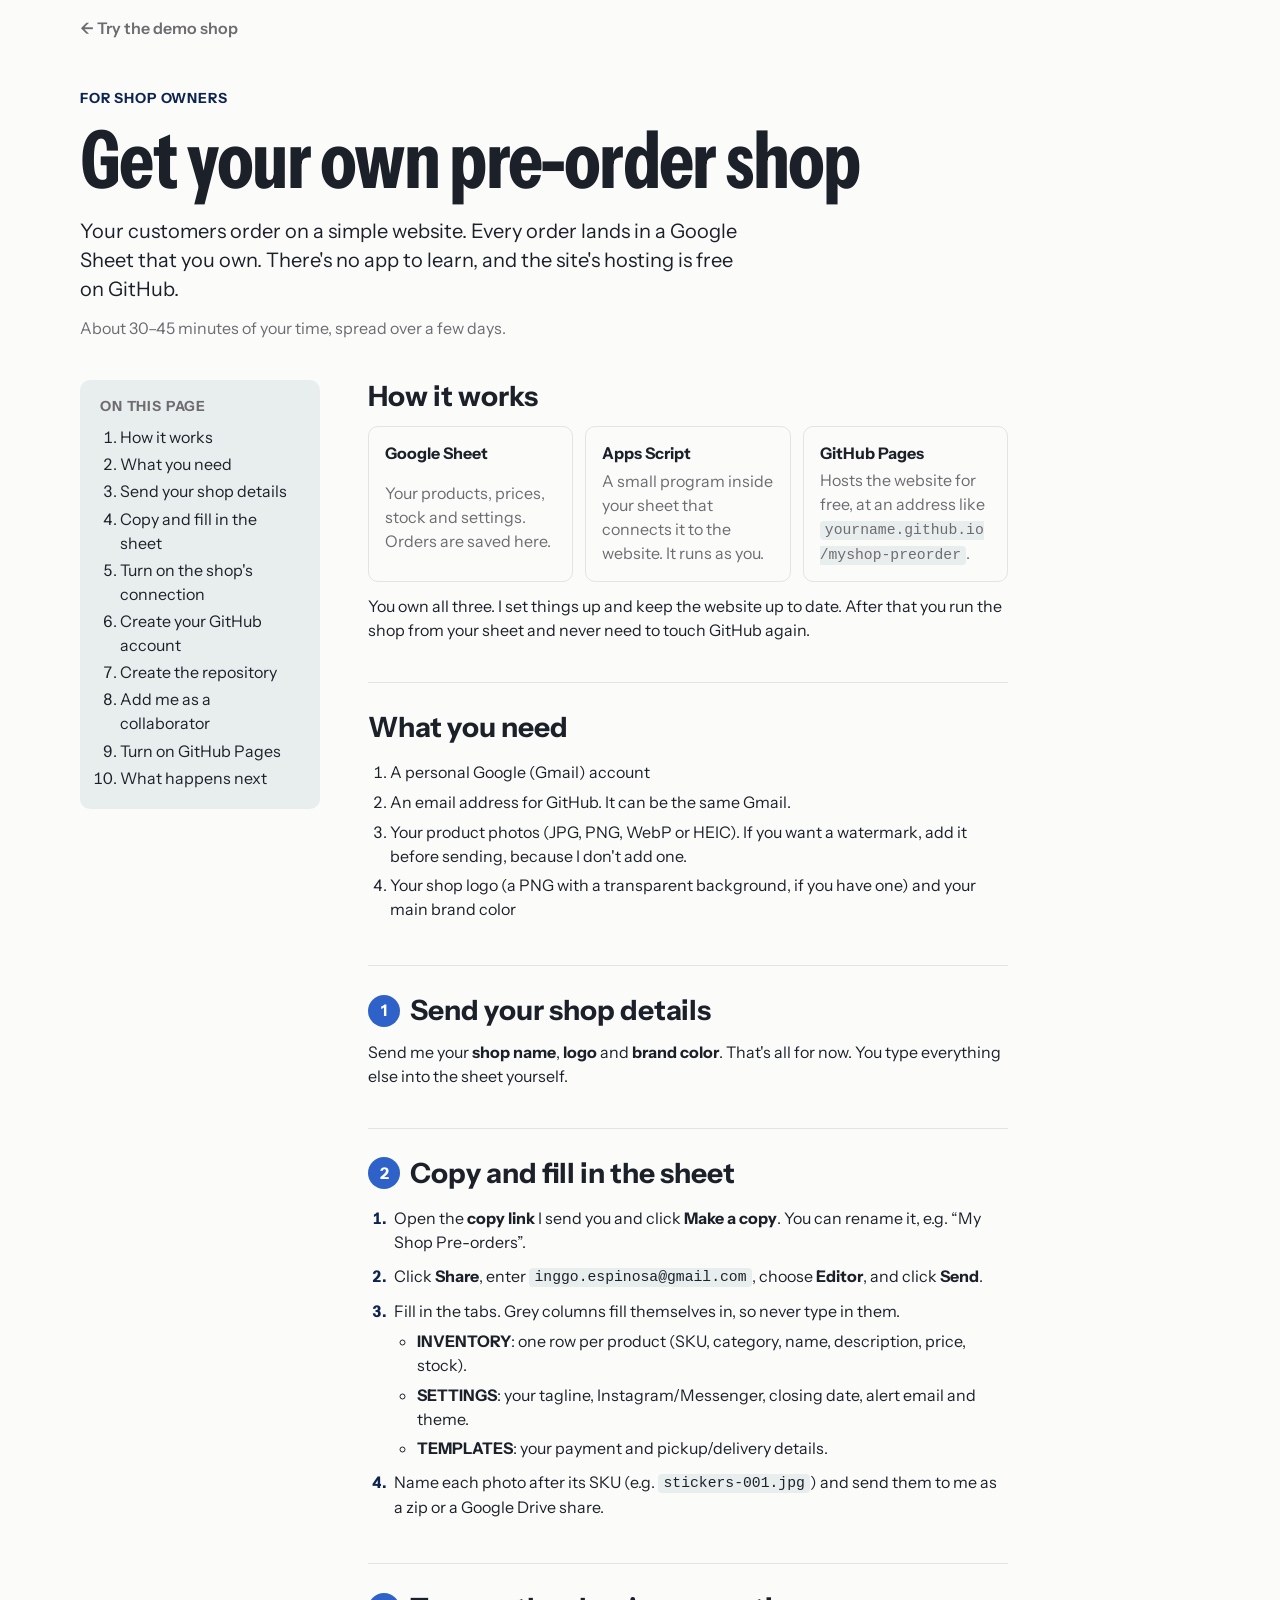
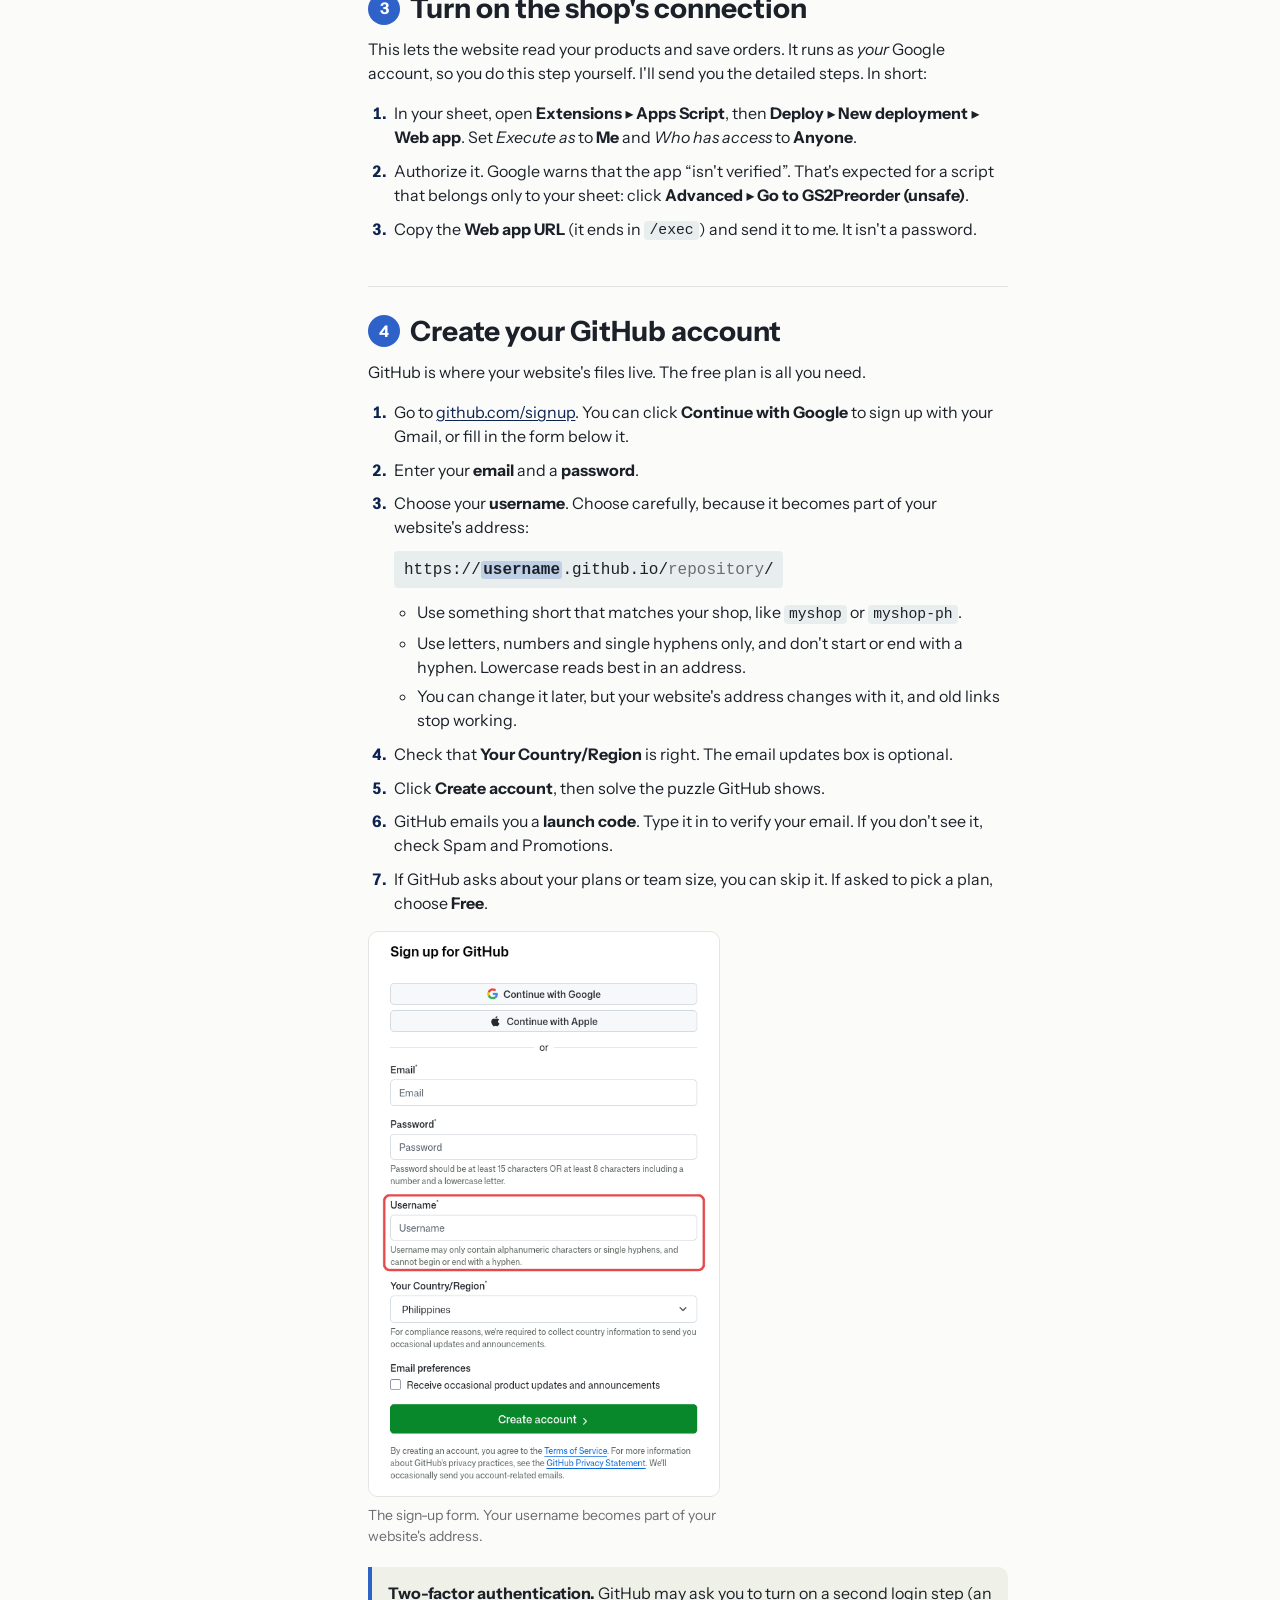
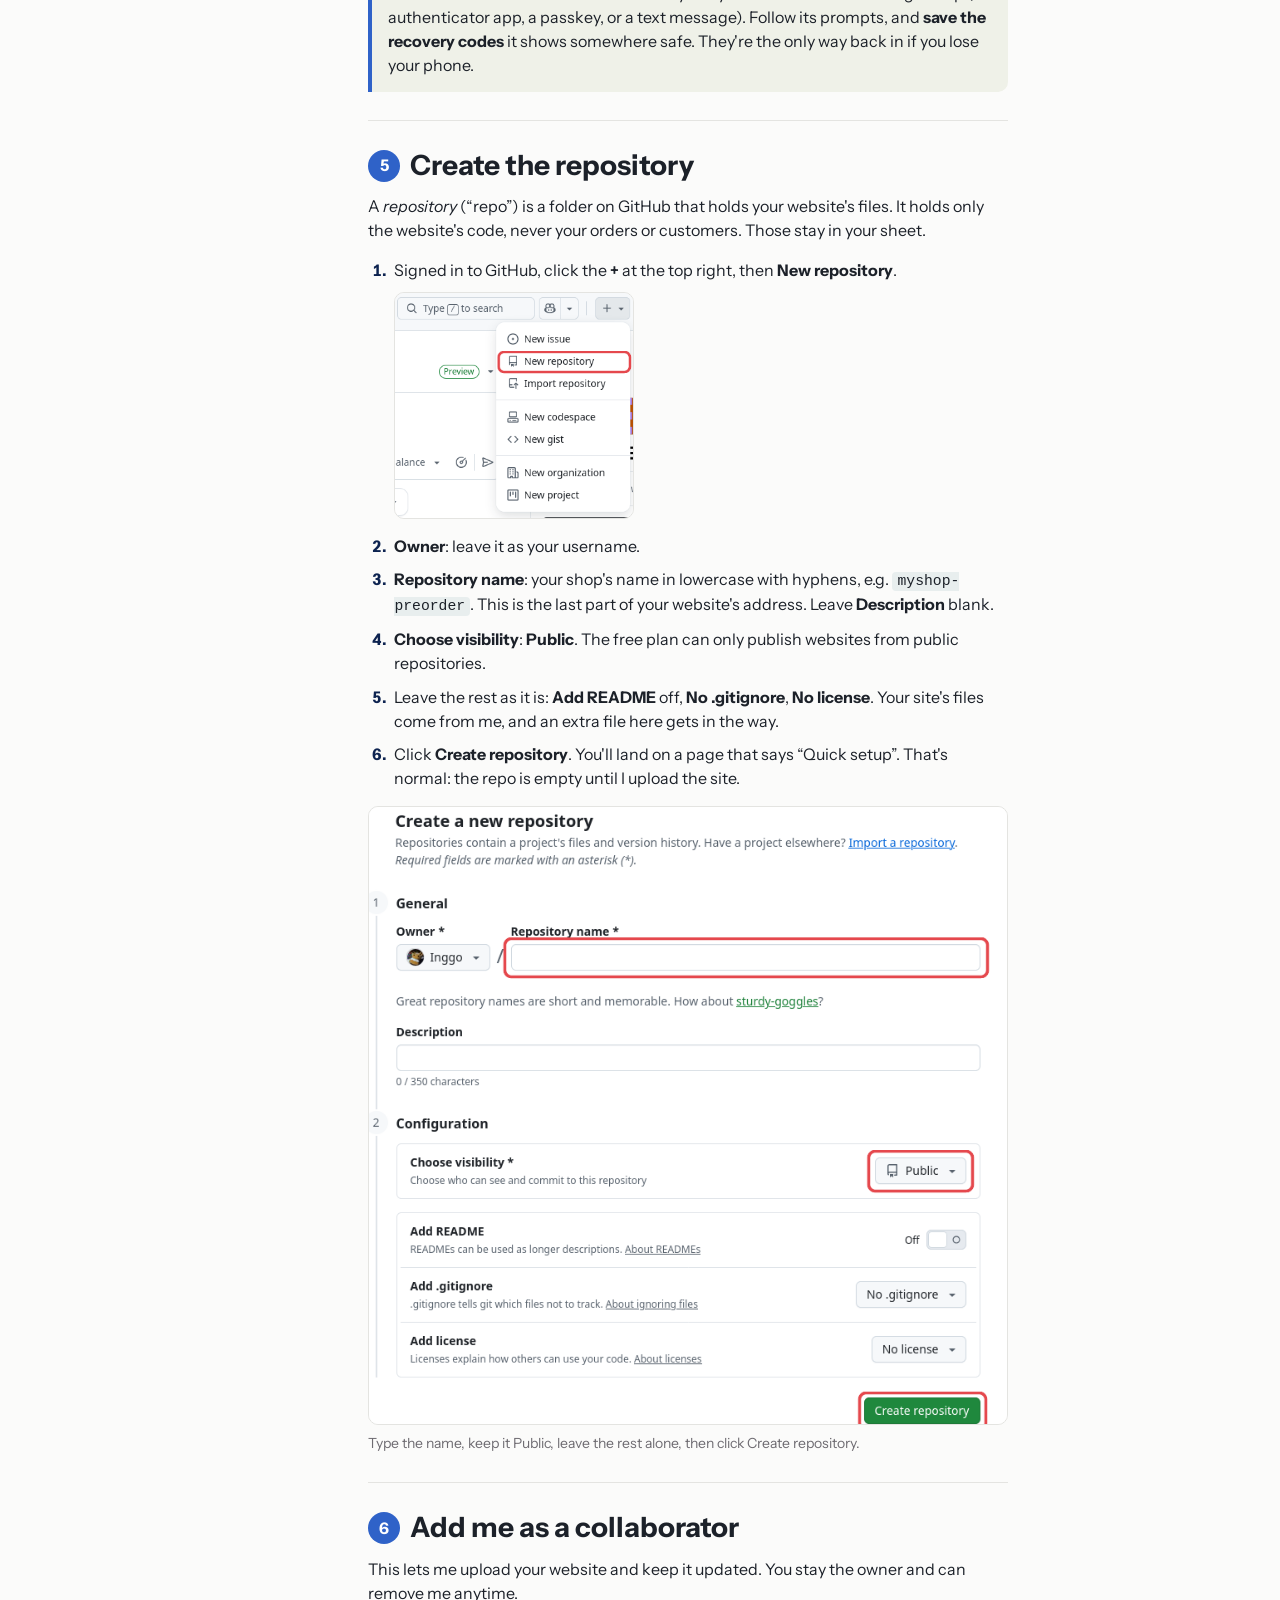
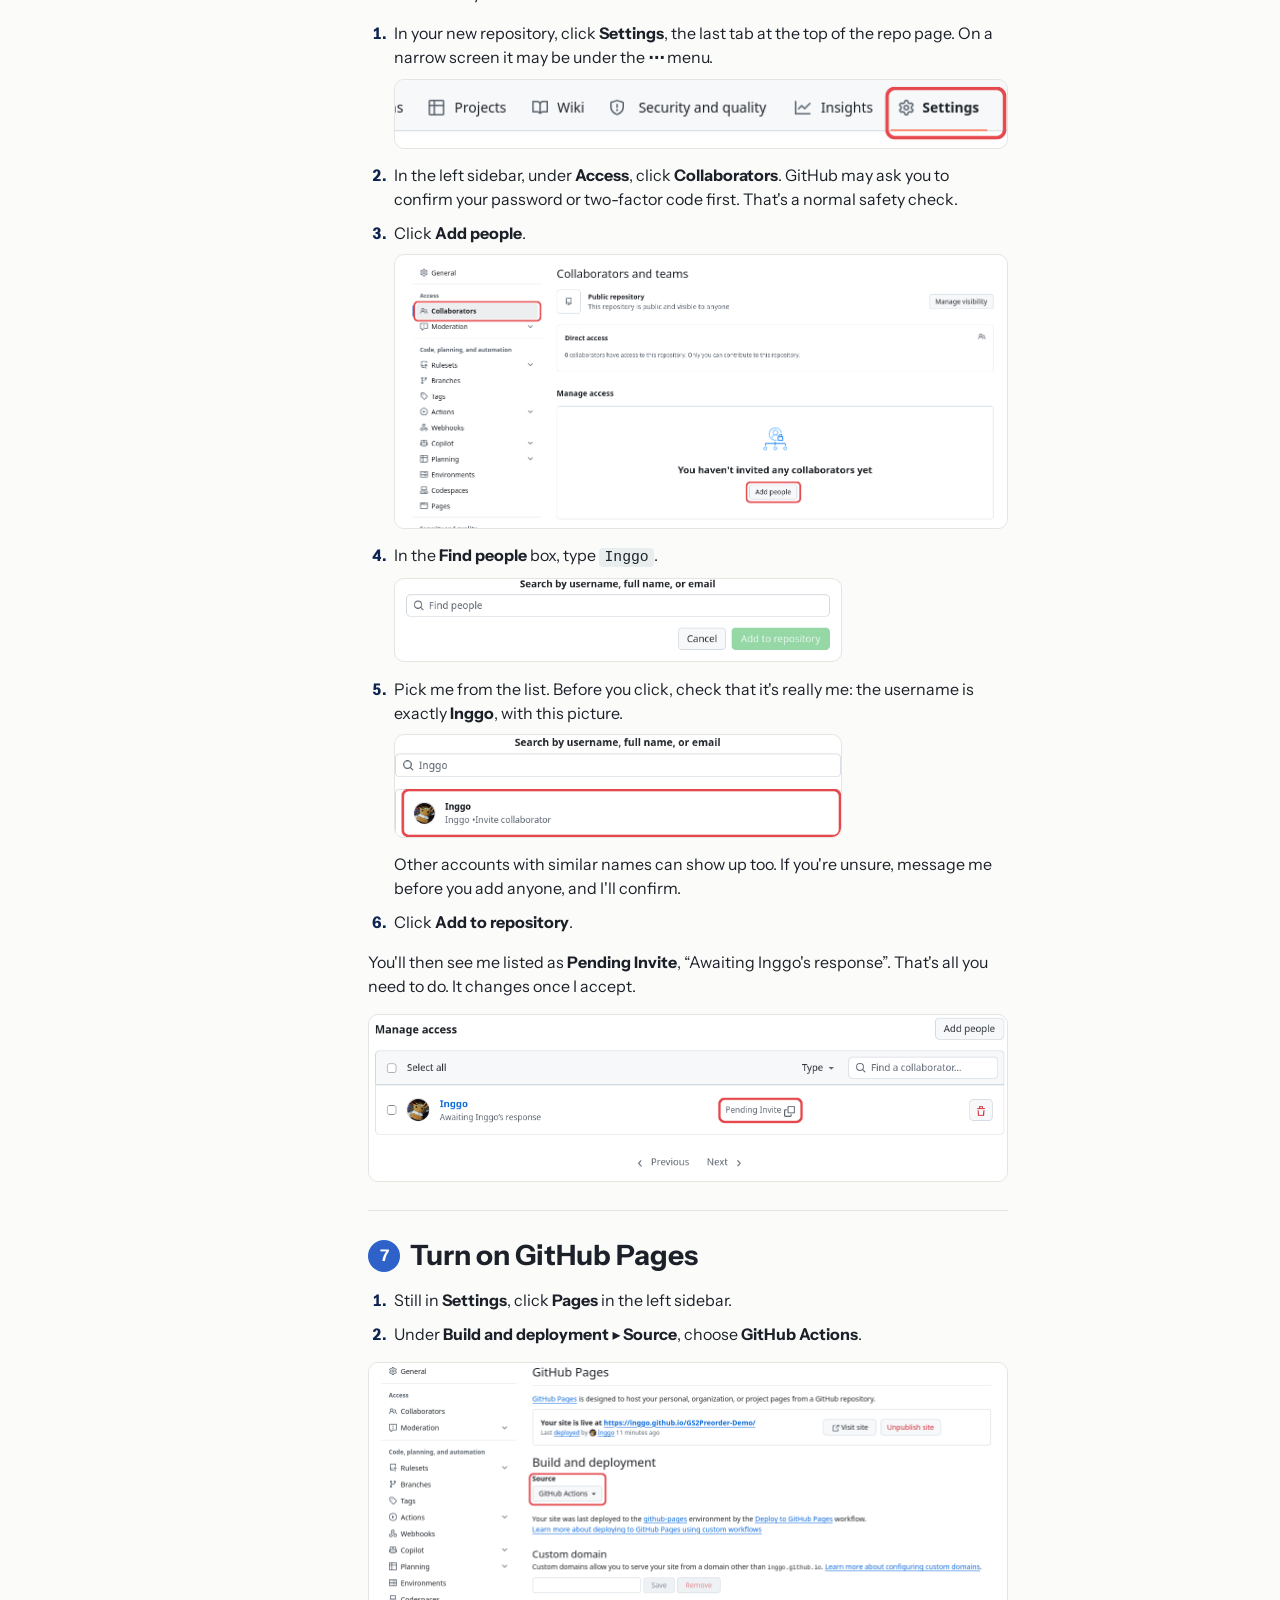
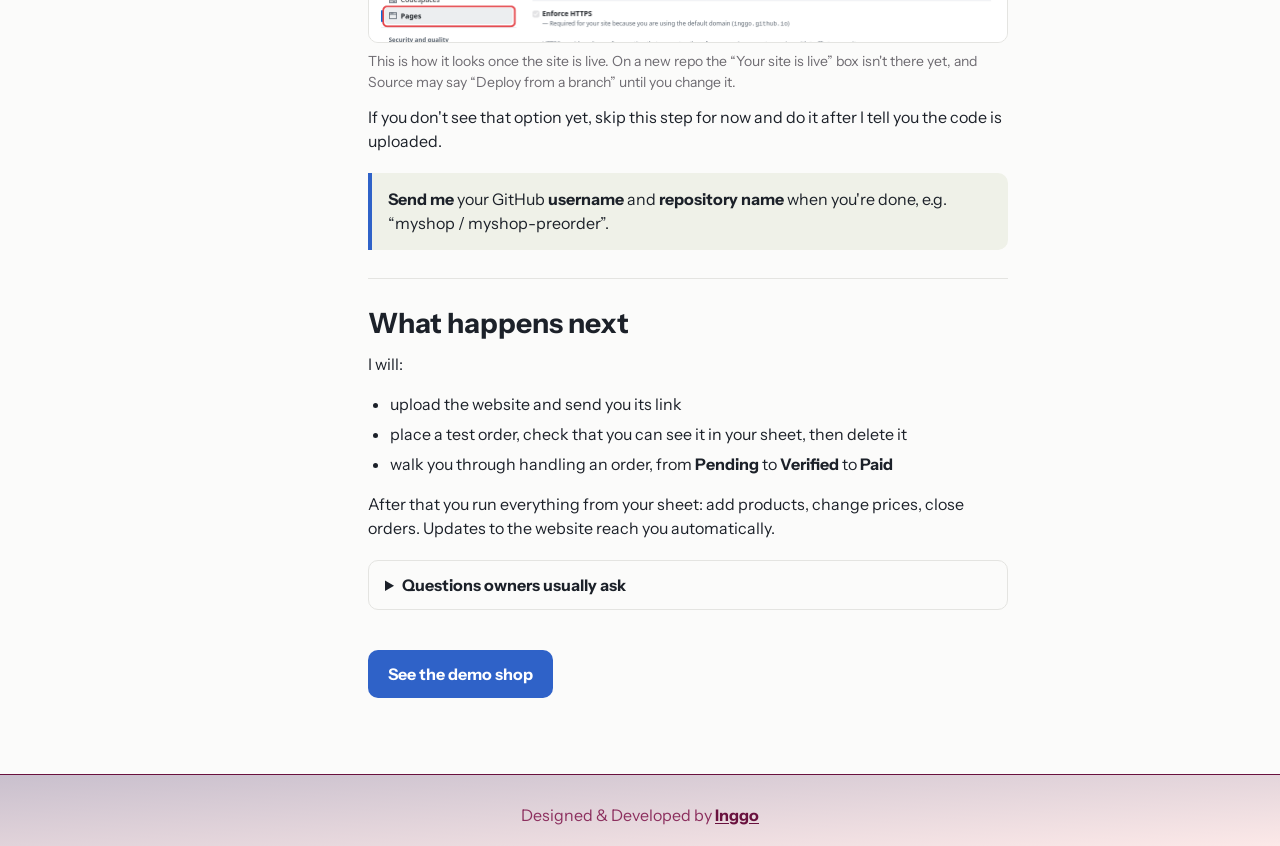
==== commit 69c4a61c: "Update owner guide" ====
--- a/web/guide/index.html
+++ b/web/guide/index.html
@@ -25,7 +25,7 @@
   <header class="guide-hero">
     <p class="guide-kicker">For shop owners</p>
     <h1>Get your own pre-order shop</h1>
-    <p class="guide-lede">Your customers order on a simple website. Every order lands in a Google Sheet that you own. There's no app to learn, no monthly fee, and the site's hosting is free on GitHub.</p>
+    <p class="guide-lede">Your customers order on a simple website. Every order lands in a Google Sheet that you own. There's no app to learn, and the site's hosting is free on GitHub.</p>
     <p class="guide-meta">About 30–45 minutes of your time, spread over a few days.</p>
   </header>
 
@@ -102,21 +102,26 @@
         <h2><span class="step-no">4</span> Create your GitHub account</h2>
         <p>GitHub is where your website's files live. The free plan is all you need.</p>
         <ol class="steps">
-          <li>Go to <a href="https://github.com/signup" target="_blank" rel="noopener">github.com/signup</a>.</li>
+          <li>Go to <a href="https://github.com/signup" target="_blank" rel="noopener">github.com/signup</a>. You can click <strong>Continue with Google</strong> to sign up with your Gmail, or fill in the form below it.</li>
           <li>Enter your <strong>email</strong> and a <strong>password</strong>.</li>
           <li>
             Choose your <strong>username</strong>. Choose carefully, because it becomes part of your website's address:
             <p class="url-sample"><code>https://<mark>username</mark>.github.io/<span class="dim">repository</span>/</code></p>
             <ul>
               <li>Use something short that matches your shop, like <code>myshop</code> or <code>myshop-ph</code>.</li>
-              <li>Use lowercase letters, numbers and single hyphens only.</li>
+              <li>Use letters, numbers and single hyphens only, and don't start or end with a hyphen. Lowercase reads best in an address.</li>
               <li>You can change it later, but your website's address changes with it, and old links stop working.</li>
             </ul>
           </li>
-          <li>Solve the puzzle GitHub shows, then click <strong>Create account</strong>.</li>
+          <li>Check that <strong>Your Country/Region</strong> is right. The email updates box is optional.</li>
+          <li>Click <strong>Create account</strong>, then solve the puzzle GitHub shows.</li>
           <li>GitHub emails you a <strong>launch code</strong>. Type it in to verify your email. If you don't see it, check Spam and Promotions.</li>
           <li>If GitHub asks about your plans or team size, you can skip it. If asked to pick a plan, choose <strong>Free</strong>.</li>
         </ol>
+        <figure class="shot shot-narrow">
+          <a href="img/signup.png" target="_blank" rel="noopener"><img src="img/signup.png" width="515" height="830" loading="lazy" alt="GitHub's Sign up form, with the Username field highlighted"></a>
+          <figcaption>The sign-up form. Your username becomes part of your website's address.</figcaption>
+        </figure>
         <aside class="note">
           <strong>Two-factor authentication.</strong> GitHub may ask you to turn on a second login step (an authenticator app, a passkey, or a text message). Follow its prompts, and <strong>save the recovery codes</strong> it shows somewhere safe. They're the only way back in if you lose your phone.
         </aside>
@@ -126,20 +131,20 @@
         <h2><span class="step-no">5</span> Create the repository</h2>
         <p>A <em>repository</em> (“repo”) is a folder on GitHub that holds your website's files. It holds only the website's code, never your orders or customers. Those stay in your sheet.</p>
         <ol class="steps">
-          <li>Signed in to GitHub, click the <strong>+</strong> at the top right, then <strong>New repository</strong>.</li>
+          <li>Signed in to GitHub, click the <strong>+</strong> at the top right, then <strong>New repository</strong>.
+            <figure class="shot shot-small">
+              <a href="img/new-repo-menu.png" target="_blank" rel="noopener"><img src="img/new-repo-menu.png" width="341" height="323" loading="lazy" alt="The + menu open, with New repository highlighted"></a>
+            </figure>
+          </li>
           <li><strong>Owner</strong>: leave it as your username.</li>
-          <li><strong>Repository name</strong>: your shop's name in lowercase with hyphens, e.g. <code>myshop-preorder</code>. This is the last part of your website's address.</li>
-          <li>Choose <strong>Public</strong>. The free plan can only publish websites from public repositories.</li>
-          <li>Leave everything else <strong>off</strong>: no README, no .gitignore, no license. Your site's files come from me, and an extra file here gets in the way.</li>
+          <li><strong>Repository name</strong>: your shop's name in lowercase with hyphens, e.g. <code>myshop-preorder</code>. This is the last part of your website's address. Leave <strong>Description</strong> blank.</li>
+          <li><strong>Choose visibility</strong>: <strong>Public</strong>. The free plan can only publish websites from public repositories.</li>
+          <li>Leave the rest as it is: <strong>Add README</strong> off, <strong>No .gitignore</strong>, <strong>No license</strong>. Your site's files come from me, and an extra file here gets in the way.</li>
           <li>Click <strong>Create repository</strong>. You'll land on a page that says “Quick setup”. That's normal: the repo is empty until I upload the site.</li>
         </ol>
-        <figure class="mock" aria-label="Example of the New repository form">
-          <div class="mock-row"><span class="mock-label">Owner / Repository name</span><span class="mock-field">myshop / <b>myshop-preorder</b></span></div>
-          <div class="mock-row"><span class="mock-label">Visibility</span><span class="mock-field"><b>● Public</b>&nbsp;&nbsp;○ Private</span></div>
-          <div class="mock-row"><span class="mock-label">Add README</span><span class="mock-field">Off</span></div>
-          <div class="mock-row"><span class="mock-label">Add .gitignore</span><span class="mock-field">No .gitignore</span></div>
-          <div class="mock-row"><span class="mock-label">Add license</span><span class="mock-field">No license</span></div>
-          <figcaption>What the form should look like before you click Create repository</figcaption>
+        <figure class="shot">
+          <a href="img/new-repo-form.png" target="_blank" rel="noopener"><img src="img/new-repo-form.png" width="768" height="743" loading="lazy" alt="The Create a new repository form: Repository name, Public visibility and the Create repository button are highlighted; README is off, no .gitignore, no license"></a>
+          <figcaption>Type the name, keep it Public, leave the rest alone, then click Create repository.</figcaption>
         </figure>
       </section>
 
@@ -147,14 +152,34 @@
         <h2><span class="step-no">6</span> Add me as a collaborator</h2>
         <p>This lets me upload your website and keep it updated. You stay the owner and can remove me anytime.</p>
         <ol class="steps">
-          <li>In your new repository, click <strong>Settings</strong> (the tab with the gear, at the top of the repo page; on a phone it may be under the <strong>⋯</strong> menu).</li>
-          <li>In the left sidebar, under <strong>Access</strong>, click <strong>Collaborators</strong>.</li>
-          <li>GitHub may ask you to confirm your password or two-factor code. That's a normal safety check.</li>
-          <li>Click <strong>Add people</strong>.</li>
-          <li>Type <code>Inggo</code> and pick <strong>Inggo</strong> from the list.</li>
-          <li>Click <strong>Add Inggo to this repository</strong>.</li>
-        </ol>
-        <p>You'll then see me listed as <strong>Pending invite</strong>. That's all you need to do. It changes once I accept.</p>
+          <li>In your new repository, click <strong>Settings</strong>, the last tab at the top of the repo page. On a narrow screen it may be under the <strong>⋯</strong> menu.
+            <figure class="shot">
+              <a href="img/settings-tab.png" target="_blank" rel="noopener"><img src="img/settings-tab.png" width="620" height="69" loading="lazy" alt="The repository tabs, with Settings highlighted"></a>
+            </figure>
+          </li>
+          <li>In the left sidebar, under <strong>Access</strong>, click <strong>Collaborators</strong>. GitHub may ask you to confirm your password or two-factor code first. That's a normal safety check.</li>
+          <li>Click <strong>Add people</strong>.
+            <figure class="shot">
+              <a href="img/collaborators.png" target="_blank" rel="noopener"><img src="img/collaborators.png" width="1289" height="575" loading="lazy" alt="The Collaborators and teams page: Collaborators in the sidebar and the Add people button are highlighted"></a>
+            </figure>
+          </li>
+          <li>In the <strong>Find people</strong> box, type <code>Inggo</code>.
+            <figure class="shot shot-medium">
+              <a href="img/add-people.png" target="_blank" rel="noopener"><img src="img/add-people.png" width="640" height="118" loading="lazy" alt="The Add people dialog, with an empty Find people search box"></a>
+            </figure>
+          </li>
+          <li>Pick me from the list. Before you click, check that it's really me: the username is exactly <strong>Inggo</strong>, with this picture.
+            <figure class="shot shot-medium">
+              <a href="img/add-people-inggo.png" target="_blank" rel="noopener"><img src="img/add-people-inggo.png" width="608" height="138" loading="lazy" alt="Search results for Inggo, showing the account Inggo with a profile picture and Invite collaborator"></a>
+            </figure>
+            Other accounts with similar names can show up too. If you're unsure, message me before you add anyone, and I'll confirm.
+          </li>
+          <li>Click <strong>Add to repository</strong>.</li>
+        </ol>
+        <p>You'll then see me listed as <strong>Pending Invite</strong>, “Awaiting Inggo's response”. That's all you need to do. It changes once I accept.</p>
+        <figure class="shot">
+          <a href="img/pending-invite.png" target="_blank" rel="noopener"><img src="img/pending-invite.png" width="933" height="243" loading="lazy" alt="Manage access list showing Inggo with Pending Invite highlighted"></a>
+        </figure>
       </section>
 
       <section id="pages">
@@ -163,6 +188,10 @@
           <li>Still in <strong>Settings</strong>, click <strong>Pages</strong> in the left sidebar.</li>
           <li>Under <strong>Build and deployment ▸ Source</strong>, choose <strong>GitHub Actions</strong>.</li>
         </ol>
+        <figure class="shot">
+          <a href="img/pages-source.png" target="_blank" rel="noopener"><img src="img/pages-source.png" width="1280" height="560" loading="lazy" alt="The GitHub Pages settings page: Pages in the sidebar and Source set to GitHub Actions are highlighted"></a>
+          <figcaption>This is how it looks once the site is live. On a new repo the “Your site is live” box isn't there yet, and Source may say “Deploy from a branch” until you change it.</figcaption>
+        </figure>
         <p>If you don't see that option yet, skip this step for now and do it after I tell you the code is uploaded.</p>
         <aside class="note">
           <strong>Send me</strong> your GitHub <strong>username</strong> and <strong>repository name</strong> when you're done, e.g. “myshop / myshop-preorder”.
@@ -181,8 +210,8 @@
         <details>
           <summary>Questions owners usually ask</summary>
           <dl>
-            <dt>Does it cost anything?</dt>
-            <dd>Google Sheets, Apps Script and GitHub Pages are free for a shop this size.</dd>
+            <dt>Do I need to pay Google or GitHub?</dt>
+            <dd>No. Google Sheets, Apps Script and GitHub Pages are free for a shop this size.</dd>
             <dt>Can people see my orders on GitHub?</dt>
             <dd>No. The repository holds only the website's code. Orders and customer details go straight into your sheet, which only you (and anyone you share it with) can open.</dd>
             <dt>Why do I need to add you as a collaborator?</dt>
--- a/web/guide/guide.css
+++ b/web/guide/guide.css
@@ -165,25 +165,20 @@
   .guide-flow { grid-template-columns: repeat(3, 1fr); }
 }
 
-/* Sketch of GitHub's New repository form. */
-.mock {
-  margin: 1.25rem 0 0;
-  padding: 0.5rem 1rem 0.75rem;
+/* GitHub screenshots. Red boxes are drawn into the images. */
+.shot { margin: 1rem 0 0; }
+.shot img {
+  width: 100%;
+  height: auto;
   border: 1px solid var(--rule);
   border-radius: var(--radius);
-  background: var(--paper);
-  font-size: 0.9375rem;
-}
-.mock-row {
-  display: flex;
-  flex-wrap: wrap;
-  justify-content: space-between;
-  gap: 0.25rem 1rem;
-  padding-block: 0.5rem;
-  border-bottom: 1px dashed var(--rule);
-}
-.mock-label { color: var(--ink-soft); }
-.mock figcaption { margin-top: 0.6rem; color: var(--ink-soft); font-size: 0.875rem; }
+  background: #ffffff;
+}
+.shot-narrow { max-width: 22rem; }
+.shot-small { max-width: 15rem; }
+.shot-medium { max-width: 28rem; }
+.shot figcaption { margin-top: 0.5rem; color: var(--ink-soft); font-size: 0.875rem; }
+.steps > li > .shot { margin-block: 0.6rem 0.9rem; }
 
 details {
   margin-top: 1.25rem;
@@ -207,3 +202,4 @@
   text-decoration: none;
 }
 .guide-button:hover { background: color-mix(in oklch, var(--brand) 85%, #000000); }
+.shot a { display: block; cursor: zoom-in; }
